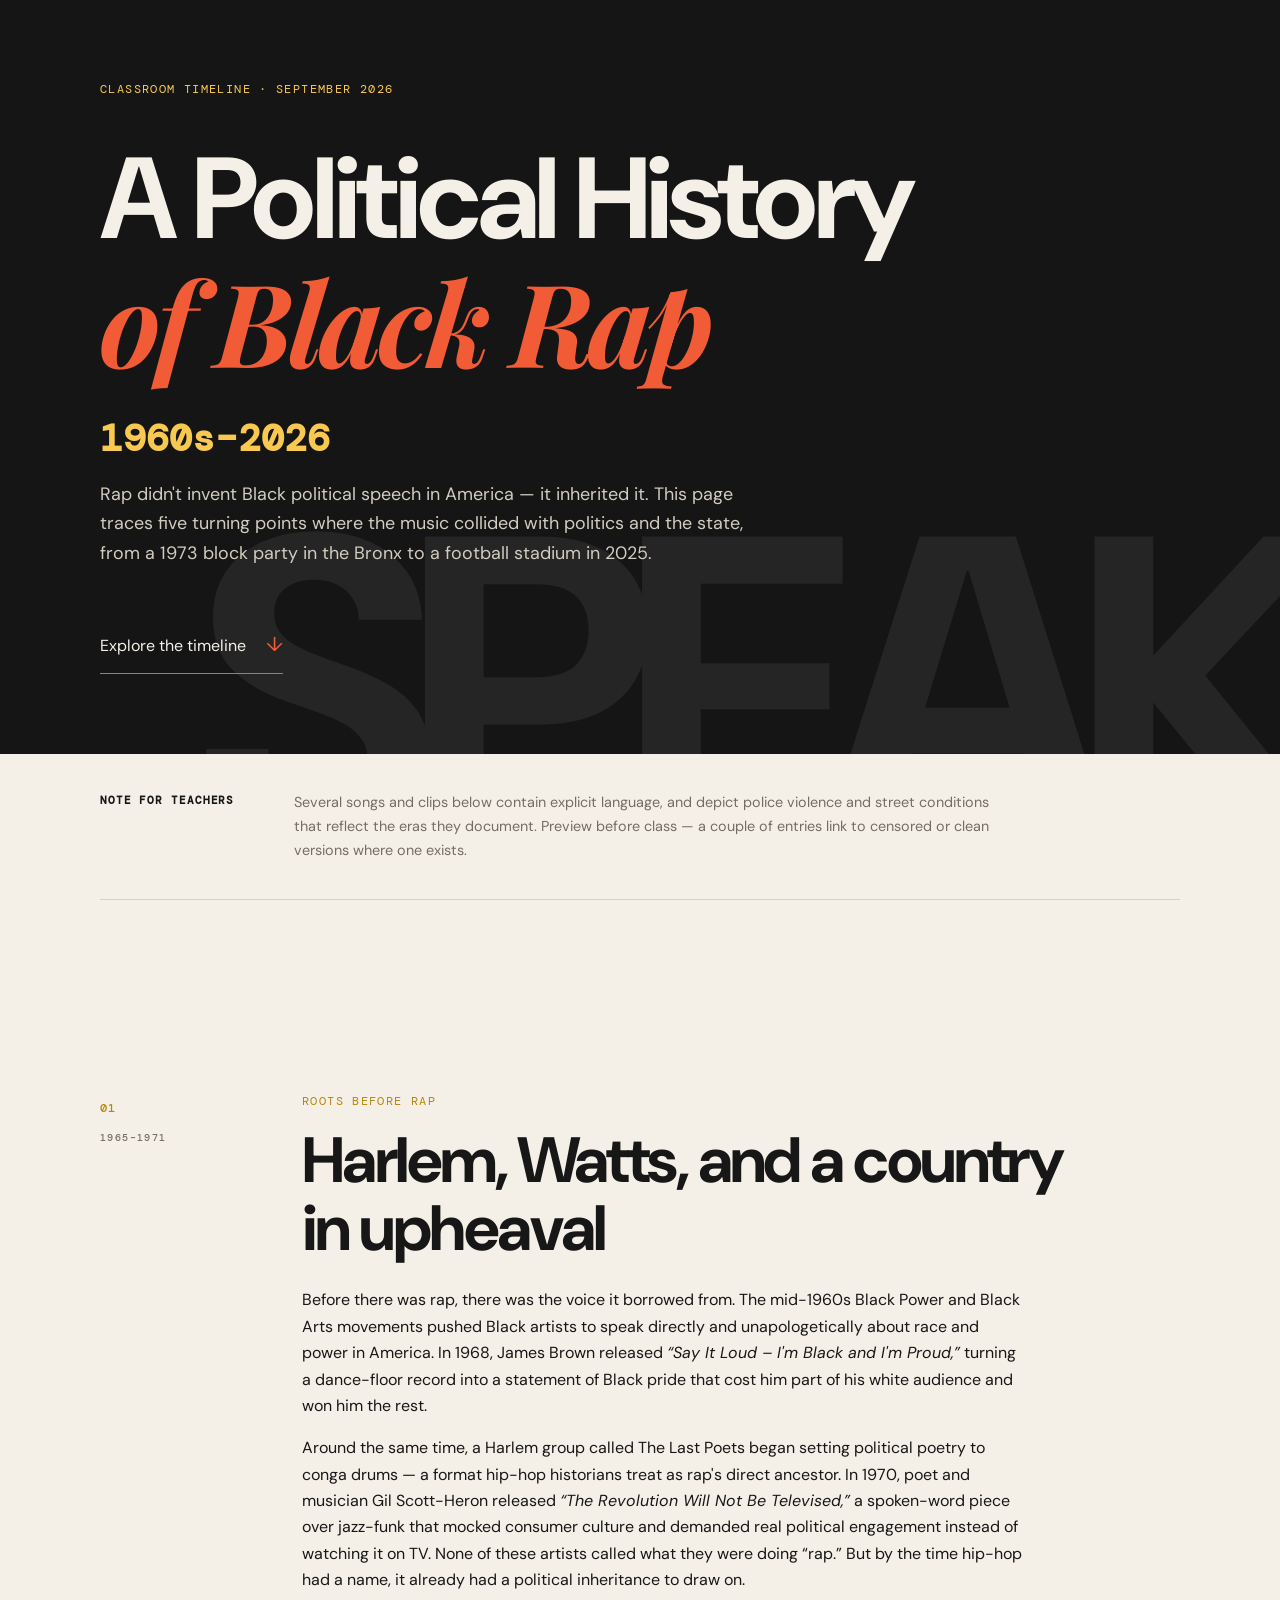
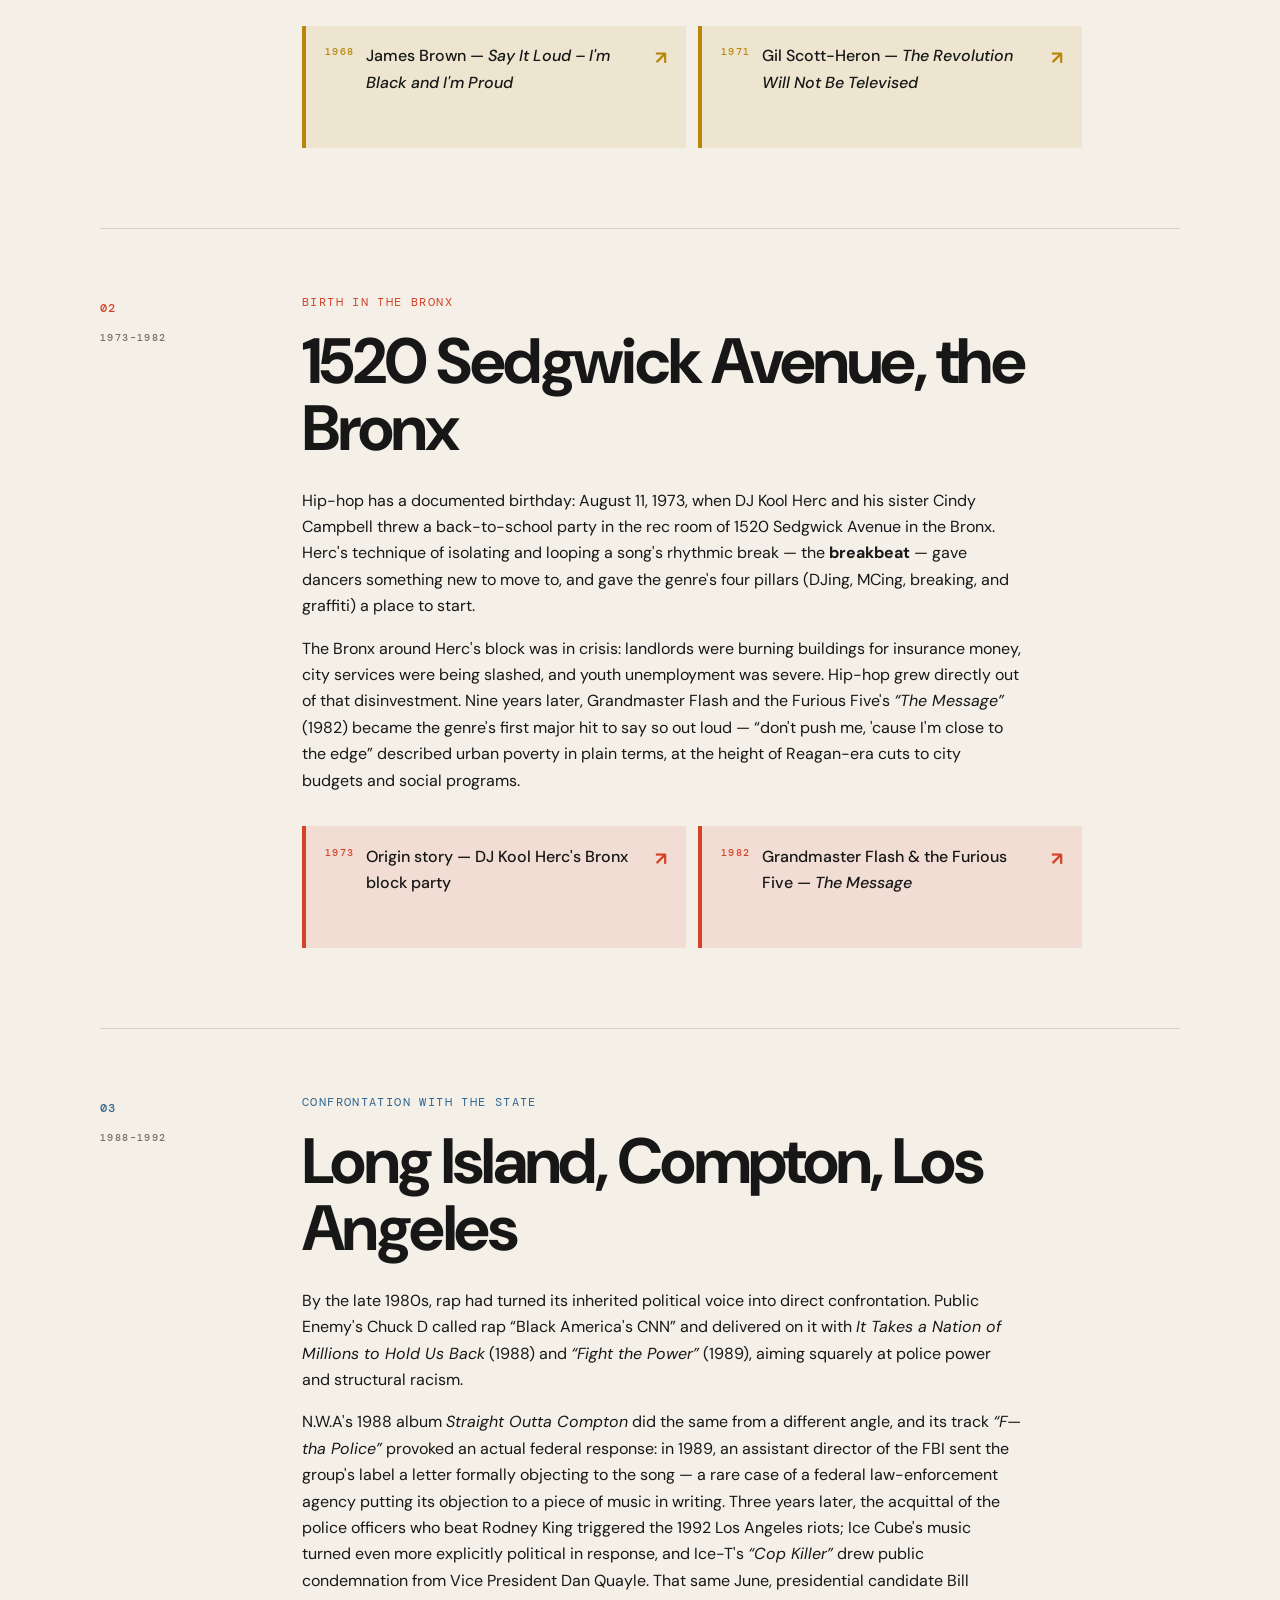
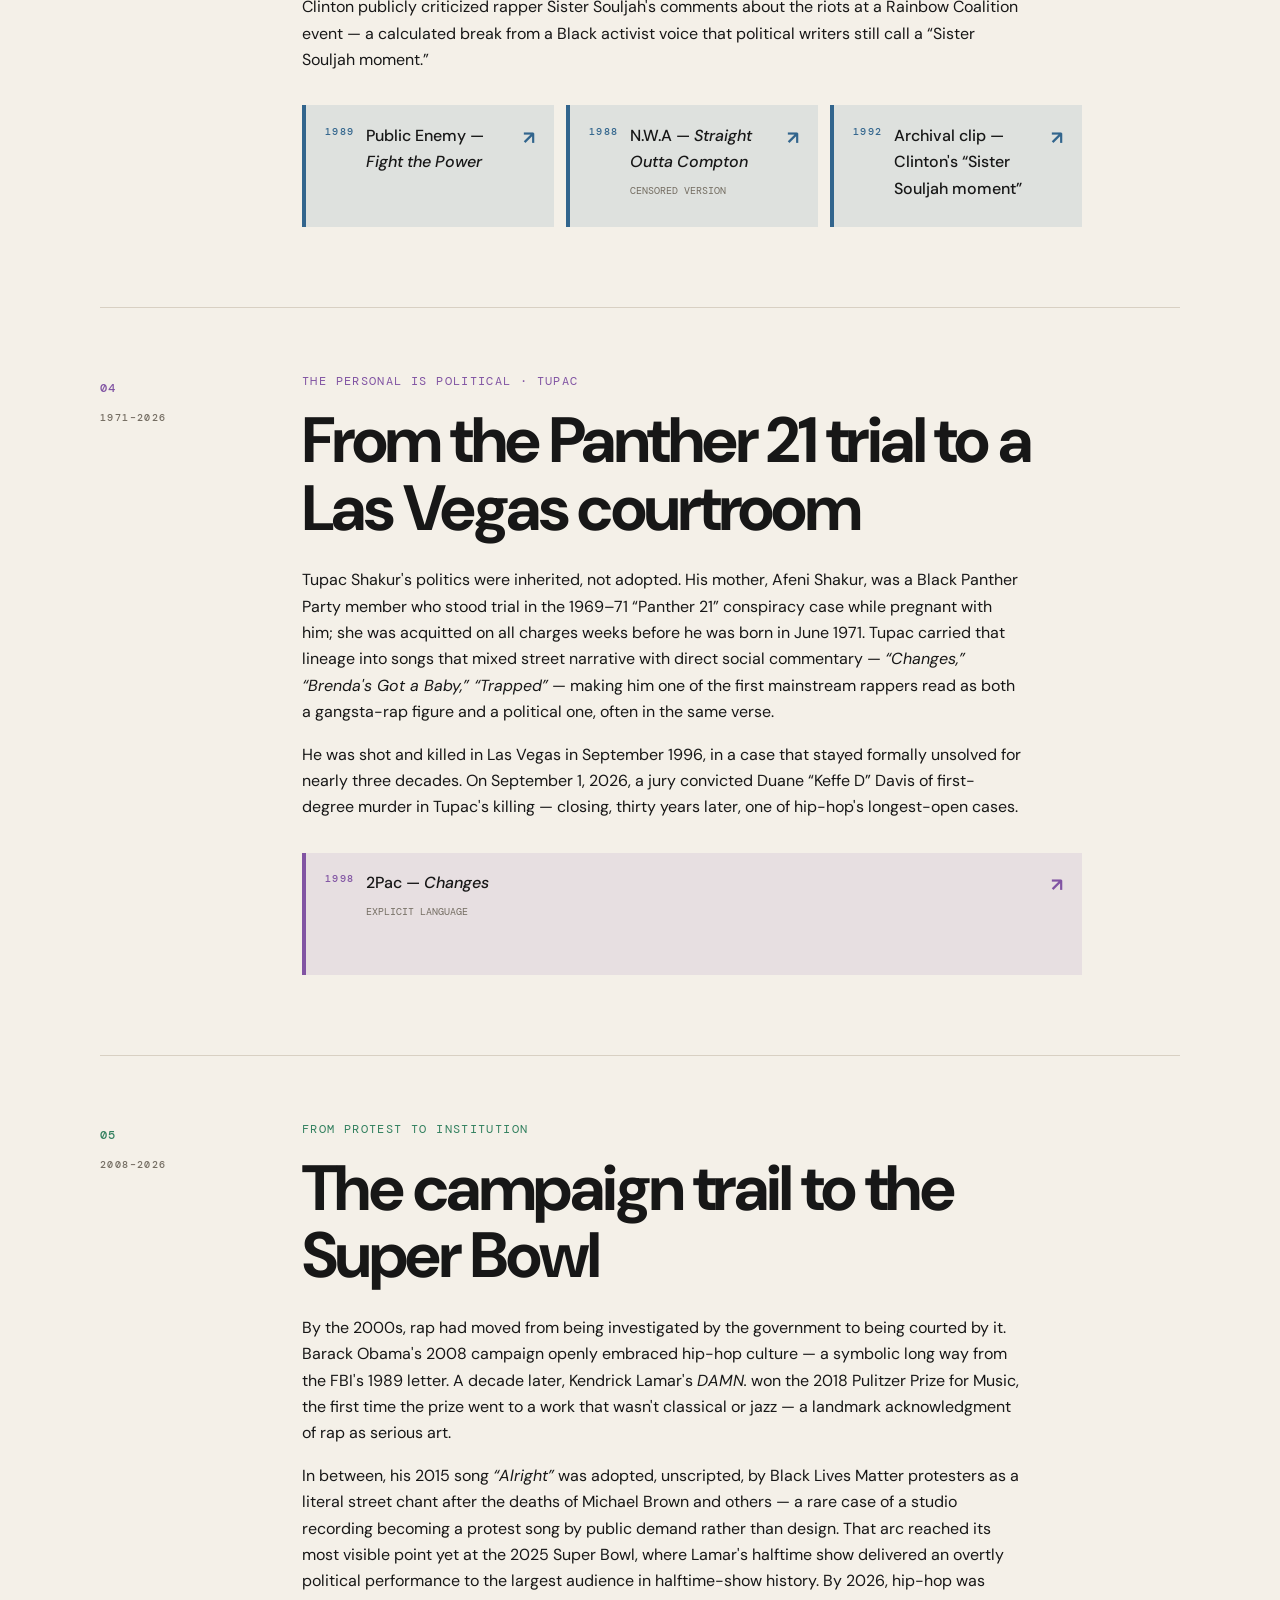
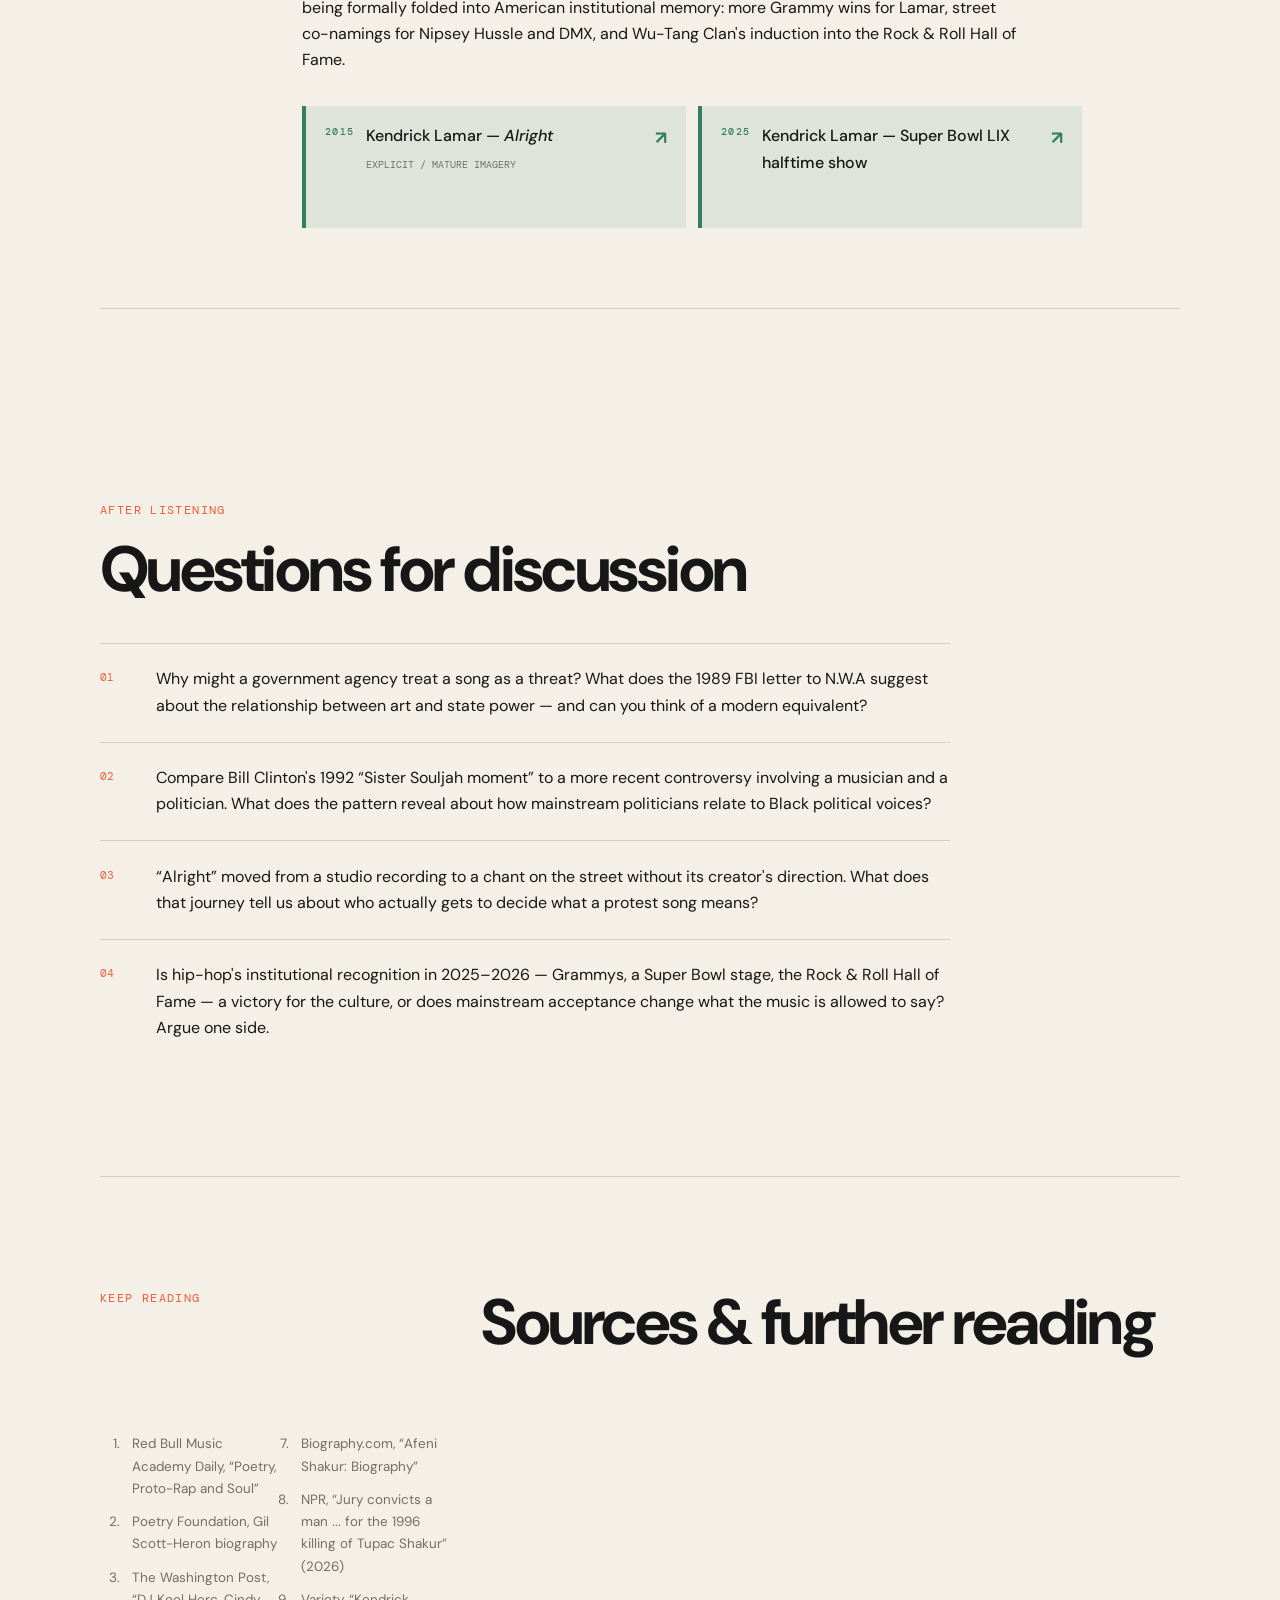
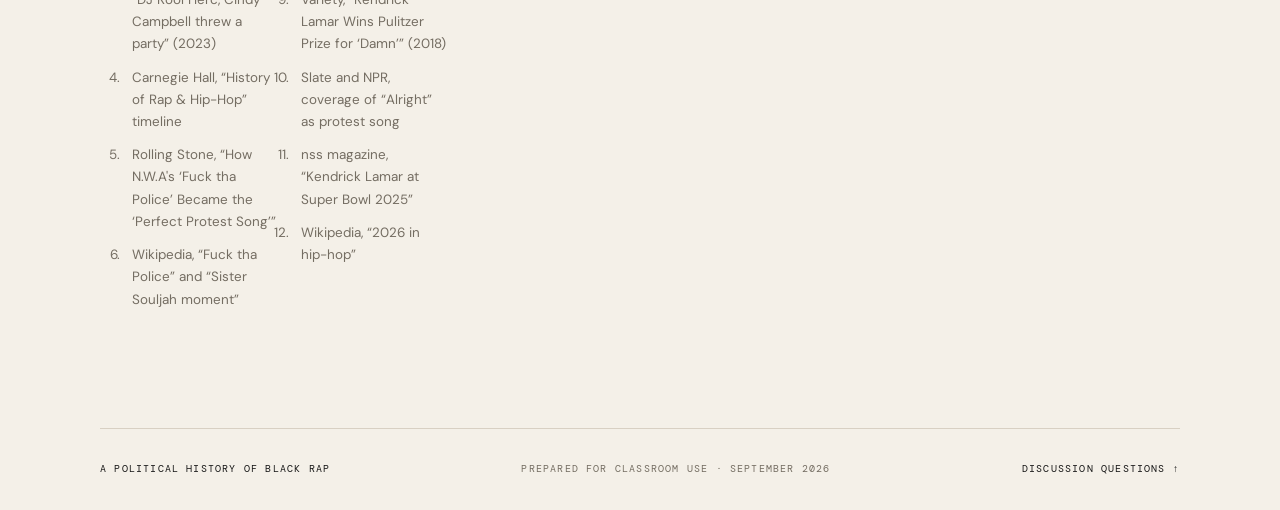
==== index.html @ d24087ee "Create classroom political rap timeline page Co-authored-by: glenpierce <6483714+glenpierce@users.no" ====
<!doctype html>
<html lang="en">
<head>
  <meta charset="utf-8">
  <meta name="viewport" content="width=device-width, initial-scale=1">
  <meta name="description" content="A classroom timeline tracing the political history of Black rap from 1960s Black Power to 2026.">
  <title>A Political History of Black Rap</title>
  <link rel="stylesheet" href="styles.css">
</head>
<body>
  <header class="hero" id="top">
    <div class="hero__inner">
      <p class="eyebrow">Classroom timeline · September 2026</p>
      <h1>A Political History<br><em>of Black Rap</em></h1>
      <p class="dek">1960s–2026</p>
      <p class="intro">Rap didn't invent Black political speech in America — it inherited it. This page traces five turning points where the music collided with politics and the state, from a 1973 block party in the Bronx to a football stadium in 2025.</p>
      <a class="scroll-link" href="#timeline">Explore the timeline <span aria-hidden="true">↓</span></a>
    </div>
  </header>

  <main>
    <aside class="teacher-note" aria-label="Note for teachers">
      <strong>Note for teachers</strong>
      <p>Several songs and clips below contain explicit language, and depict police violence and street conditions that reflect the eras they document. Preview before class — a couple of entries link to censored or clean versions where one exists.</p>
    </aside>

    <section class="timeline" id="timeline" aria-label="Historical timeline">
      <article class="chapter chapter--gold">
        <div class="chapter__marker">01 <span>1965–1971</span></div>
        <div class="chapter__body">
          <p class="kicker">Roots before rap</p>
          <h2>Harlem, Watts, and a country in upheaval</h2>
          <p>Before there was rap, there was the voice it borrowed from. The mid-1960s Black Power and Black Arts movements pushed Black artists to speak directly and unapologetically about race and power in America. In 1968, James Brown released <i>“Say It Loud – I'm Black and I'm Proud,”</i> turning a dance-floor record into a statement of Black pride that cost him part of his white audience and won him the rest.</p>
          <p>Around the same time, a Harlem group called The Last Poets began setting political poetry to conga drums — a format hip-hop historians treat as rap's direct ancestor. In 1970, poet and musician Gil Scott-Heron released <i>“The Revolution Will Not Be Televised,”</i> a spoken-word piece over jazz-funk that mocked consumer culture and demanded real political engagement instead of watching it on TV. None of these artists called what they were doing “rap.” But by the time hip-hop had a name, it already had a political inheritance to draw on.</p>
          <div class="media-grid">
            <a class="media-card" href="https://www.youtube.com/results?search_query=James+Brown+Say+It+Loud+I%27m+Black+and+I%27m+Proud" target="_blank" rel="noreferrer">
              <span class="media-card__year">1968</span><span>James Brown — <i>Say It Loud – I'm Black and I'm Proud</i></span><b aria-hidden="true">↗</b>
            </a>
            <a class="media-card" href="https://www.youtube.com/results?search_query=Gil+Scott-Heron+The+Revolution+Will+Not+Be+Televised" target="_blank" rel="noreferrer">
              <span class="media-card__year">1971</span><span>Gil Scott-Heron — <i>The Revolution Will Not Be Televised</i></span><b aria-hidden="true">↗</b>
            </a>
          </div>
        </div>
      </article>

      <article class="chapter chapter--red">
        <div class="chapter__marker">02 <span>1973–1982</span></div>
        <div class="chapter__body">
          <p class="kicker">Birth in the Bronx</p>
          <h2>1520 Sedgwick Avenue, the Bronx</h2>
          <p>Hip-hop has a documented birthday: August 11, 1973, when DJ Kool Herc and his sister Cindy Campbell threw a back-to-school party in the rec room of 1520 Sedgwick Avenue in the Bronx. Herc's technique of isolating and looping a song's rhythmic break — the <strong>breakbeat</strong> — gave dancers something new to move to, and gave the genre's four pillars (DJing, MCing, breaking, and graffiti) a place to start.</p>
          <p>The Bronx around Herc's block was in crisis: landlords were burning buildings for insurance money, city services were being slashed, and youth unemployment was severe. Hip-hop grew directly out of that disinvestment. Nine years later, Grandmaster Flash and the Furious Five's <i>“The Message”</i> (1982) became the genre's first major hit to say so out loud — “don't push me, 'cause I'm close to the edge” described urban poverty in plain terms, at the height of Reagan-era cuts to city budgets and social programs.</p>
          <div class="media-grid">
            <a class="media-card" href="https://www.youtube.com/results?search_query=DJ+Kool+Herc+1520+Sedgwick+Avenue+1973" target="_blank" rel="noreferrer"><span class="media-card__year">1973</span><span>Origin story — DJ Kool Herc's Bronx block party</span><b aria-hidden="true">↗</b></a>
            <a class="media-card" href="https://www.youtube.com/results?search_query=Grandmaster+Flash+The+Message+1982" target="_blank" rel="noreferrer"><span class="media-card__year">1982</span><span>Grandmaster Flash &amp; the Furious Five — <i>The Message</i></span><b aria-hidden="true">↗</b></a>
          </div>
        </div>
      </article>

      <article class="chapter chapter--blue">
        <div class="chapter__marker">03 <span>1988–1992</span></div>
        <div class="chapter__body">
          <p class="kicker">Confrontation with the state</p>
          <h2>Long Island, Compton, Los Angeles</h2>
          <p>By the late 1980s, rap had turned its inherited political voice into direct confrontation. Public Enemy's Chuck D called rap “Black America's CNN” and delivered on it with <i>It Takes a Nation of Millions to Hold Us Back</i> (1988) and <i>“Fight the Power”</i> (1989), aiming squarely at police power and structural racism.</p>
          <p>N.W.A's 1988 album <i>Straight Outta Compton</i> did the same from a different angle, and its track <i>“F— tha Police”</i> provoked an actual federal response: in 1989, an assistant director of the FBI sent the group's label a letter formally objecting to the song — a rare case of a federal law-enforcement agency putting its objection to a piece of music in writing. Three years later, the acquittal of the police officers who beat Rodney King triggered the 1992 Los Angeles riots; Ice Cube's music turned even more explicitly political in response, and Ice-T's <i>“Cop Killer”</i> drew public condemnation from Vice President Dan Quayle. That same June, presidential candidate Bill Clinton publicly criticized rapper Sister Souljah's comments about the riots at a Rainbow Coalition event — a calculated break from a Black activist voice that political writers still call a “Sister Souljah moment.”</p>
          <div class="media-grid">
            <a class="media-card" href="https://www.youtube.com/results?search_query=Public+Enemy+Fight+the+Power+1989" target="_blank" rel="noreferrer"><span class="media-card__year">1989</span><span>Public Enemy — <i>Fight the Power</i></span><b aria-hidden="true">↗</b></a>
            <a class="media-card" href="https://www.youtube.com/results?search_query=NWA+Straight+Outta+Compton+clean+version" target="_blank" rel="noreferrer"><span class="media-card__year">1988</span><span>N.W.A — <i>Straight Outta Compton</i> <small>censored version</small></span><b aria-hidden="true">↗</b></a>
            <a class="media-card" href="https://www.youtube.com/results?search_query=Clinton+Sister+Souljah+moment+June+13+1992" target="_blank" rel="noreferrer"><span class="media-card__year">1992</span><span>Archival clip — Clinton's “Sister Souljah moment”</span><b aria-hidden="true">↗</b></a>
          </div>
        </div>
      </article>

      <article class="chapter chapter--violet">
        <div class="chapter__marker">04 <span>1971–2026</span></div>
        <div class="chapter__body">
          <p class="kicker">The personal is political · Tupac</p>
          <h2>From the Panther 21 trial to a Las Vegas courtroom</h2>
          <p>Tupac Shakur's politics were inherited, not adopted. His mother, Afeni Shakur, was a Black Panther Party member who stood trial in the 1969–71 “Panther 21” conspiracy case while pregnant with him; she was acquitted on all charges weeks before he was born in June 1971. Tupac carried that lineage into songs that mixed street narrative with direct social commentary — <i>“Changes,” “Brenda's Got a Baby,” “Trapped”</i> — making him one of the first mainstream rappers read as both a gangsta-rap figure and a political one, often in the same verse.</p>
          <p>He was shot and killed in Las Vegas in September 1996, in a case that stayed formally unsolved for nearly three decades. On September 1, 2026, a jury convicted Duane “Keffe D” Davis of first-degree murder in Tupac's killing — closing, thirty years later, one of hip-hop's longest-open cases.</p>
          <div class="media-grid">
            <a class="media-card" href="https://www.youtube.com/results?search_query=2Pac+Changes+1998+official" target="_blank" rel="noreferrer"><span class="media-card__year">1998</span><span>2Pac — <i>Changes</i> <small>explicit language</small></span><b aria-hidden="true">↗</b></a>
          </div>
        </div>
      </article>

      <article class="chapter chapter--green">
        <div class="chapter__marker">05 <span>2008–2026</span></div>
        <div class="chapter__body">
          <p class="kicker">From protest to institution</p>
          <h2>The campaign trail to the Super Bowl</h2>
          <p>By the 2000s, rap had moved from being investigated by the government to being courted by it. Barack Obama's 2008 campaign openly embraced hip-hop culture — a symbolic long way from the FBI's 1989 letter. A decade later, Kendrick Lamar's <i>DAMN.</i> won the 2018 Pulitzer Prize for Music, the first time the prize went to a work that wasn't classical or jazz — a landmark acknowledgment of rap as serious art.</p>
          <p>In between, his 2015 song <i>“Alright”</i> was adopted, unscripted, by Black Lives Matter protesters as a literal street chant after the deaths of Michael Brown and others — a rare case of a studio recording becoming a protest song by public demand rather than design. That arc reached its most visible point yet at the 2025 Super Bowl, where Lamar's halftime show delivered an overtly political performance to the largest audience in halftime-show history. By 2026, hip-hop was being formally folded into American institutional memory: more Grammy wins for Lamar, street co-namings for Nipsey Hussle and DMX, and Wu-Tang Clan's induction into the Rock &amp; Roll Hall of Fame.</p>
          <div class="media-grid">
            <a class="media-card" href="https://www.youtube.com/results?search_query=Kendrick+Lamar+Alright+2015+official" target="_blank" rel="noreferrer"><span class="media-card__year">2015</span><span>Kendrick Lamar — <i>Alright</i> <small>explicit / mature imagery</small></span><b aria-hidden="true">↗</b></a>
            <a class="media-card" href="https://www.youtube.com/results?search_query=Kendrick+Lamar+Super+Bowl+LIX+halftime+show+2025" target="_blank" rel="noreferrer"><span class="media-card__year">2025</span><span>Kendrick Lamar — Super Bowl LIX halftime show</span><b aria-hidden="true">↗</b></a>
          </div>
        </div>
      </article>
    </section>

    <section class="discussion" id="discussion">
      <p class="kicker">After listening</p>
      <h2>Questions for discussion</h2>
      <ol>
        <li>Why might a government agency treat a song as a threat? What does the 1989 FBI letter to N.W.A suggest about the relationship between art and state power — and can you think of a modern equivalent?</li>
        <li>Compare Bill Clinton's 1992 “Sister Souljah moment” to a more recent controversy involving a musician and a politician. What does the pattern reveal about how mainstream politicians relate to Black political voices?</li>
        <li>“Alright” moved from a studio recording to a chant on the street without its creator's direction. What does that journey tell us about who actually gets to decide what a protest song means?</li>
        <li>Is hip-hop's institutional recognition in 2025–2026 — Grammys, a Super Bowl stage, the Rock &amp; Roll Hall of Fame — a victory for the culture, or does mainstream acceptance change what the music is allowed to say? Argue one side.</li>
      </ol>
    </section>

    <section class="sources">
      <p class="kicker">Keep reading</p>
      <h2>Sources &amp; further reading</h2>
      <ol>
        <li>Red Bull Music Academy Daily, “Poetry, Proto-Rap and Soul”</li>
        <li>Poetry Foundation, Gil Scott-Heron biography</li>
        <li>The Washington Post, “DJ Kool Herc, Cindy Campbell threw a party” (2023)</li>
        <li>Carnegie Hall, “History of Rap &amp; Hip-Hop” timeline</li>
        <li>Rolling Stone, “How N.W.A's ‘Fuck tha Police’ Became the ‘Perfect Protest Song’”</li>
        <li>Wikipedia, “Fuck tha Police” and “Sister Souljah moment”</li>
        <li>Biography.com, “Afeni Shakur: Biography”</li>
        <li>NPR, “Jury convicts a man ... for the 1996 killing of Tupac Shakur” (2026)</li>
        <li>Variety, “Kendrick Lamar Wins Pulitzer Prize for ‘Damn’” (2018)</li>
        <li>Slate and NPR, coverage of “Alright” as protest song</li>
        <li>nss magazine, “Kendrick Lamar at Super Bowl 2025”</li>
        <li>Wikipedia, “2026 in hip-hop”</li>
      </ol>
    </section>
  </main>
  <footer><a href="#top">A political history of Black rap</a><span>Prepared for classroom use · September 2026</span><a href="#discussion">Discussion questions ↑</a></footer>
</body>
</html>
---- styles.css ----
@import url('https://fonts.googleapis.com/css2?family=DM+Mono:wght@400;500&family=DM+Sans:wght@400;500;700&family=Playfair+Display:ital,wght@0,700;1,700&display=swap');

:root { --ink: #171717; --paper: #f4f0e8; --muted: #746d62; --line: #d8d0c3; --orange: #f15b35; }
* { box-sizing: border-box; }
html { scroll-behavior: smooth; }
body { margin: 0; color: var(--ink); background: var(--paper); font-family: 'DM Sans', sans-serif; line-height: 1.65; }
.hero { color: #f4f0e8; background: #151515; min-height: 670px; display: flex; align-items: center; position: relative; overflow: hidden; }
.hero::after { content: 'SPEAK'; position: absolute; right: -0.06em; bottom: -0.26em; color: #252525; font-size: clamp(12rem, 34vw, 38rem); font-weight: 700; line-height: .8; letter-spacing: -.08em; pointer-events: none; }
.hero__inner { width: min(1080px, calc(100% - 3rem)); margin: auto; position: relative; z-index: 1; padding: 5rem 0; }
.eyebrow, .kicker, .chapter__marker, .media-card__year, footer { font-family: 'DM Mono', monospace; text-transform: uppercase; letter-spacing: .12em; font-size: .72rem; }
.eyebrow { color: #f8c951; margin: 0 0 2.5rem; }
h1, h2 { line-height: 1.05; margin: 0; letter-spacing: -.04em; }
h1 { font-size: clamp(3.6rem, 9vw, 8.6rem); max-width: 900px; }
h1 em { color: var(--orange); font-family: 'Playfair Display', serif; font-weight: 700; }
.dek { font: 700 clamp(1.4rem, 3vw, 2.5rem)/1 'DM Mono', monospace; color: #f8c951; margin: 1.8rem 0 1.4rem; }
.intro { max-width: 650px; font-size: 1.12rem; color: #d2ccc1; }
.scroll-link { display: inline-block; color: #f4f0e8; border-bottom: 1px solid var(--orange); padding: .8rem 0; margin-top: 1.8rem; text-decoration: none; }
.scroll-link span { color: var(--orange); margin-left: 1rem; font-size: 1.25rem; }
main { width: min(1080px, calc(100% - 3rem)); margin: auto; }
.teacher-note { display: grid; grid-template-columns: 170px 1fr; gap: 1.5rem; border-bottom: 1px solid var(--line); padding: 2.3rem 0; font-size: .9rem; color: var(--muted); }
.teacher-note strong { color: var(--ink); font-family: 'DM Mono', monospace; text-transform: uppercase; font-size: .7rem; letter-spacing: .08em; }
.teacher-note p { margin: 0; max-width: 720px; }
.timeline { padding: 8rem 0 5rem; }
.chapter { display: grid; grid-template-columns: 170px 1fr; gap: 2rem; padding: 4rem 0 5rem; border-bottom: 1px solid var(--line); position: relative; }
.chapter__marker { color: var(--accent); padding-top: .4rem; font-weight: 500; }
.chapter__marker span { display: block; margin-top: .7rem; color: var(--muted); font-size: .65rem; }
.chapter__body { max-width: 780px; }
.kicker { color: var(--accent, var(--orange)); margin: 0 0 1rem; }
h2 { font-size: clamp(2.2rem, 5vw, 4.2rem); }
.chapter h2 { margin-bottom: 1.6rem; }
.chapter p { max-width: 720px; }
.chapter--gold { --accent: #b8860b; }.chapter--red { --accent: #d54227; }.chapter--blue { --accent: #32658d; }.chapter--violet { --accent: #8154a3; }.chapter--green { --accent: #32805f; }
.media-grid { display: grid; grid-template-columns: repeat(auto-fit, minmax(230px, 1fr)); gap: .75rem; margin-top: 2rem; }
.media-card { min-height: 122px; background: color-mix(in srgb, var(--accent) 11%, transparent); border-left: 4px solid var(--accent); padding: 1.1rem 1.2rem; color: var(--ink); display: grid; grid-template-columns: auto 1fr auto; align-items: start; gap: .75rem; text-decoration: none; font-weight: 500; transition: transform .2s, background .2s; }
.media-card:hover, .media-card:focus-visible { transform: translateY(-3px); background: color-mix(in srgb, var(--accent) 20%, transparent); }
.media-card__year { color: var(--accent); font-size: .65rem; }
.media-card b { color: var(--accent); font-size: 1.15rem; }
.media-card small { display: block; color: var(--muted); font: .65rem 'DM Mono', monospace; text-transform: uppercase; margin-top: .5rem; }
.discussion, .sources { padding: 7rem 0; border-bottom: 1px solid var(--line); }
.discussion h2, .sources h2 { margin-bottom: 2.5rem; }
.discussion ol { padding: 0; margin: 0; list-style: none; counter-reset: questions; }
.discussion li { counter-increment: questions; border-top: 1px solid var(--line); padding: 1.4rem 0 1.4rem 3.5rem; position: relative; max-width: 850px; }
.discussion li::before { content: '0' counter(questions); position: absolute; left: 0; top: 1.65rem; color: var(--orange); font: .7rem 'DM Mono', monospace; }
.sources { display: grid; grid-template-columns: 1fr 2fr; gap: 2rem; }
.sources ol { columns: 2; margin: 0; padding-left: 1.5rem; color: var(--muted); font-size: .84rem; }
.sources li { break-inside: avoid; padding: .35rem 0 .35rem .5rem; }
footer { width: min(1080px, calc(100% - 3rem)); margin: auto; padding: 2rem 0; display: flex; justify-content: space-between; gap: 1rem; color: var(--muted); font-size: .62rem; }
footer a { color: var(--ink); text-decoration: none; }
@media (max-width: 700px) {
  .hero { min-height: 610px; }
  .hero__inner, main, footer { width: min(100% - 2rem, 1080px); }
  .teacher-note, .chapter, .sources { grid-template-columns: 1fr; gap: .7rem; }
  .timeline { padding-top: 4rem; }
  .chapter { padding: 3rem 0; }
  .chapter__marker span { display: inline; margin-left: .8rem; }
  .sources ol { columns: 1; }
  footer { flex-direction: column; }
}
@media (prefers-reduced-motion: reduce) { html { scroll-behavior: auto; } .media-card { transition: none; } }
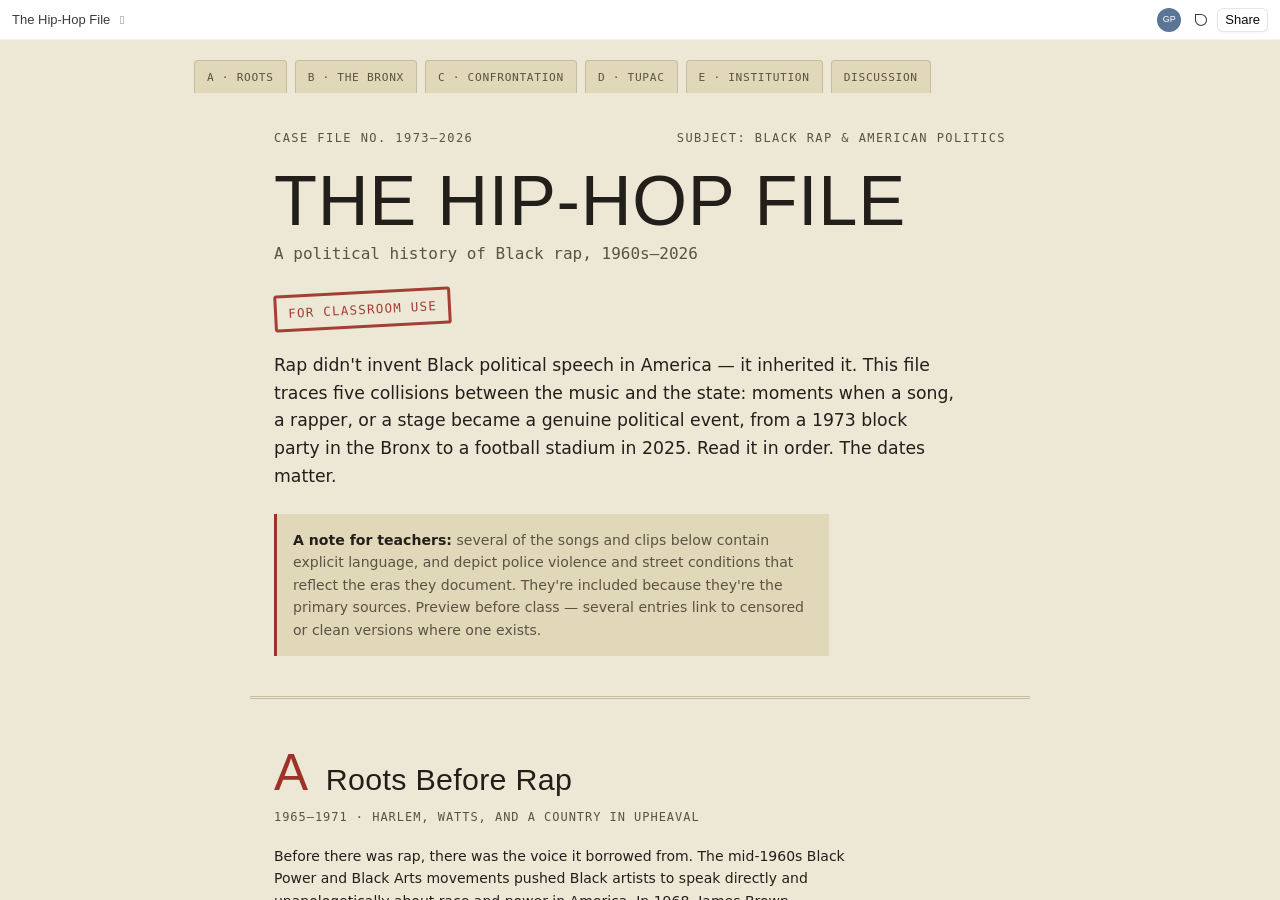
==== commit d1d539b5: "Add index.html redirect to The Hip-Hop File.html for GitHub Pages" ====
--- a/index.html
+++ b/index.html
@@ -1,135 +1,11 @@
-<!doctype html>
+<!DOCTYPE html>
 <html lang="en">
 <head>
-  <meta charset="utf-8">
-  <meta name="viewport" content="width=device-width, initial-scale=1">
-  <meta name="description" content="A classroom timeline tracing the political history of Black rap from 1960s Black Power to 2026.">
-  <title>A Political History of Black Rap</title>
-  <link rel="stylesheet" href="styles.css">
+  <meta charset="UTF-8">
+  <meta http-equiv="refresh" content="0; url=./The Hip-Hop File.html">
+  <title>Redirecting...</title>
 </head>
 <body>
-  <header class="hero" id="top">
-    <div class="hero__inner">
-      <p class="eyebrow">Classroom timeline · September 2026</p>
-      <h1>A Political History<br><em>of Black Rap</em></h1>
-      <p class="dek">1960s–2026</p>
-      <p class="intro">Rap didn't invent Black political speech in America — it inherited it. This page traces five turning points where the music collided with politics and the state, from a 1973 block party in the Bronx to a football stadium in 2025.</p>
-      <a class="scroll-link" href="#timeline">Explore the timeline <span aria-hidden="true">↓</span></a>
-    </div>
-  </header>
-
-  <main>
-    <aside class="teacher-note" aria-label="Note for teachers">
-      <strong>Note for teachers</strong>
-      <p>Several songs and clips below contain explicit language, and depict police violence and street conditions that reflect the eras they document. Preview before class — a couple of entries link to censored or clean versions where one exists.</p>
-    </aside>
-
-    <section class="timeline" id="timeline" aria-label="Historical timeline">
-      <article class="chapter chapter--gold">
-        <div class="chapter__marker">01 <span>1965–1971</span></div>
-        <div class="chapter__body">
-          <p class="kicker">Roots before rap</p>
-          <h2>Harlem, Watts, and a country in upheaval</h2>
-          <p>Before there was rap, there was the voice it borrowed from. The mid-1960s Black Power and Black Arts movements pushed Black artists to speak directly and unapologetically about race and power in America. In 1968, James Brown released <i>“Say It Loud – I'm Black and I'm Proud,”</i> turning a dance-floor record into a statement of Black pride that cost him part of his white audience and won him the rest.</p>
-          <p>Around the same time, a Harlem group called The Last Poets began setting political poetry to conga drums — a format hip-hop historians treat as rap's direct ancestor. In 1970, poet and musician Gil Scott-Heron released <i>“The Revolution Will Not Be Televised,”</i> a spoken-word piece over jazz-funk that mocked consumer culture and demanded real political engagement instead of watching it on TV. None of these artists called what they were doing “rap.” But by the time hip-hop had a name, it already had a political inheritance to draw on.</p>
-          <div class="media-grid">
-            <a class="media-card" href="https://www.youtube.com/results?search_query=James+Brown+Say+It+Loud+I%27m+Black+and+I%27m+Proud" target="_blank" rel="noreferrer">
-              <span class="media-card__year">1968</span><span>James Brown — <i>Say It Loud – I'm Black and I'm Proud</i></span><b aria-hidden="true">↗</b>
-            </a>
-            <a class="media-card" href="https://www.youtube.com/results?search_query=Gil+Scott-Heron+The+Revolution+Will+Not+Be+Televised" target="_blank" rel="noreferrer">
-              <span class="media-card__year">1971</span><span>Gil Scott-Heron — <i>The Revolution Will Not Be Televised</i></span><b aria-hidden="true">↗</b>
-            </a>
-          </div>
-        </div>
-      </article>
-
-      <article class="chapter chapter--red">
-        <div class="chapter__marker">02 <span>1973–1982</span></div>
-        <div class="chapter__body">
-          <p class="kicker">Birth in the Bronx</p>
-          <h2>1520 Sedgwick Avenue, the Bronx</h2>
-          <p>Hip-hop has a documented birthday: August 11, 1973, when DJ Kool Herc and his sister Cindy Campbell threw a back-to-school party in the rec room of 1520 Sedgwick Avenue in the Bronx. Herc's technique of isolating and looping a song's rhythmic break — the <strong>breakbeat</strong> — gave dancers something new to move to, and gave the genre's four pillars (DJing, MCing, breaking, and graffiti) a place to start.</p>
-          <p>The Bronx around Herc's block was in crisis: landlords were burning buildings for insurance money, city services were being slashed, and youth unemployment was severe. Hip-hop grew directly out of that disinvestment. Nine years later, Grandmaster Flash and the Furious Five's <i>“The Message”</i> (1982) became the genre's first major hit to say so out loud — “don't push me, 'cause I'm close to the edge” described urban poverty in plain terms, at the height of Reagan-era cuts to city budgets and social programs.</p>
-          <div class="media-grid">
-            <a class="media-card" href="https://www.youtube.com/results?search_query=DJ+Kool+Herc+1520+Sedgwick+Avenue+1973" target="_blank" rel="noreferrer"><span class="media-card__year">1973</span><span>Origin story — DJ Kool Herc's Bronx block party</span><b aria-hidden="true">↗</b></a>
-            <a class="media-card" href="https://www.youtube.com/results?search_query=Grandmaster+Flash+The+Message+1982" target="_blank" rel="noreferrer"><span class="media-card__year">1982</span><span>Grandmaster Flash &amp; the Furious Five — <i>The Message</i></span><b aria-hidden="true">↗</b></a>
-          </div>
-        </div>
-      </article>
-
-      <article class="chapter chapter--blue">
-        <div class="chapter__marker">03 <span>1988–1992</span></div>
-        <div class="chapter__body">
-          <p class="kicker">Confrontation with the state</p>
-          <h2>Long Island, Compton, Los Angeles</h2>
-          <p>By the late 1980s, rap had turned its inherited political voice into direct confrontation. Public Enemy's Chuck D called rap “Black America's CNN” and delivered on it with <i>It Takes a Nation of Millions to Hold Us Back</i> (1988) and <i>“Fight the Power”</i> (1989), aiming squarely at police power and structural racism.</p>
-          <p>N.W.A's 1988 album <i>Straight Outta Compton</i> did the same from a different angle, and its track <i>“F— tha Police”</i> provoked an actual federal response: in 1989, an assistant director of the FBI sent the group's label a letter formally objecting to the song — a rare case of a federal law-enforcement agency putting its objection to a piece of music in writing. Three years later, the acquittal of the police officers who beat Rodney King triggered the 1992 Los Angeles riots; Ice Cube's music turned even more explicitly political in response, and Ice-T's <i>“Cop Killer”</i> drew public condemnation from Vice President Dan Quayle. That same June, presidential candidate Bill Clinton publicly criticized rapper Sister Souljah's comments about the riots at a Rainbow Coalition event — a calculated break from a Black activist voice that political writers still call a “Sister Souljah moment.”</p>
-          <div class="media-grid">
-            <a class="media-card" href="https://www.youtube.com/results?search_query=Public+Enemy+Fight+the+Power+1989" target="_blank" rel="noreferrer"><span class="media-card__year">1989</span><span>Public Enemy — <i>Fight the Power</i></span><b aria-hidden="true">↗</b></a>
-            <a class="media-card" href="https://www.youtube.com/results?search_query=NWA+Straight+Outta+Compton+clean+version" target="_blank" rel="noreferrer"><span class="media-card__year">1988</span><span>N.W.A — <i>Straight Outta Compton</i> <small>censored version</small></span><b aria-hidden="true">↗</b></a>
-            <a class="media-card" href="https://www.youtube.com/results?search_query=Clinton+Sister+Souljah+moment+June+13+1992" target="_blank" rel="noreferrer"><span class="media-card__year">1992</span><span>Archival clip — Clinton's “Sister Souljah moment”</span><b aria-hidden="true">↗</b></a>
-          </div>
-        </div>
-      </article>
-
-      <article class="chapter chapter--violet">
-        <div class="chapter__marker">04 <span>1971–2026</span></div>
-        <div class="chapter__body">
-          <p class="kicker">The personal is political · Tupac</p>
-          <h2>From the Panther 21 trial to a Las Vegas courtroom</h2>
-          <p>Tupac Shakur's politics were inherited, not adopted. His mother, Afeni Shakur, was a Black Panther Party member who stood trial in the 1969–71 “Panther 21” conspiracy case while pregnant with him; she was acquitted on all charges weeks before he was born in June 1971. Tupac carried that lineage into songs that mixed street narrative with direct social commentary — <i>“Changes,” “Brenda's Got a Baby,” “Trapped”</i> — making him one of the first mainstream rappers read as both a gangsta-rap figure and a political one, often in the same verse.</p>
-          <p>He was shot and killed in Las Vegas in September 1996, in a case that stayed formally unsolved for nearly three decades. On September 1, 2026, a jury convicted Duane “Keffe D” Davis of first-degree murder in Tupac's killing — closing, thirty years later, one of hip-hop's longest-open cases.</p>
-          <div class="media-grid">
-            <a class="media-card" href="https://www.youtube.com/results?search_query=2Pac+Changes+1998+official" target="_blank" rel="noreferrer"><span class="media-card__year">1998</span><span>2Pac — <i>Changes</i> <small>explicit language</small></span><b aria-hidden="true">↗</b></a>
-          </div>
-        </div>
-      </article>
-
-      <article class="chapter chapter--green">
-        <div class="chapter__marker">05 <span>2008–2026</span></div>
-        <div class="chapter__body">
-          <p class="kicker">From protest to institution</p>
-          <h2>The campaign trail to the Super Bowl</h2>
-          <p>By the 2000s, rap had moved from being investigated by the government to being courted by it. Barack Obama's 2008 campaign openly embraced hip-hop culture — a symbolic long way from the FBI's 1989 letter. A decade later, Kendrick Lamar's <i>DAMN.</i> won the 2018 Pulitzer Prize for Music, the first time the prize went to a work that wasn't classical or jazz — a landmark acknowledgment of rap as serious art.</p>
-          <p>In between, his 2015 song <i>“Alright”</i> was adopted, unscripted, by Black Lives Matter protesters as a literal street chant after the deaths of Michael Brown and others — a rare case of a studio recording becoming a protest song by public demand rather than design. That arc reached its most visible point yet at the 2025 Super Bowl, where Lamar's halftime show delivered an overtly political performance to the largest audience in halftime-show history. By 2026, hip-hop was being formally folded into American institutional memory: more Grammy wins for Lamar, street co-namings for Nipsey Hussle and DMX, and Wu-Tang Clan's induction into the Rock &amp; Roll Hall of Fame.</p>
-          <div class="media-grid">
-            <a class="media-card" href="https://www.youtube.com/results?search_query=Kendrick+Lamar+Alright+2015+official" target="_blank" rel="noreferrer"><span class="media-card__year">2015</span><span>Kendrick Lamar — <i>Alright</i> <small>explicit / mature imagery</small></span><b aria-hidden="true">↗</b></a>
-            <a class="media-card" href="https://www.youtube.com/results?search_query=Kendrick+Lamar+Super+Bowl+LIX+halftime+show+2025" target="_blank" rel="noreferrer"><span class="media-card__year">2025</span><span>Kendrick Lamar — Super Bowl LIX halftime show</span><b aria-hidden="true">↗</b></a>
-          </div>
-        </div>
-      </article>
-    </section>
-
-    <section class="discussion" id="discussion">
-      <p class="kicker">After listening</p>
-      <h2>Questions for discussion</h2>
-      <ol>
-        <li>Why might a government agency treat a song as a threat? What does the 1989 FBI letter to N.W.A suggest about the relationship between art and state power — and can you think of a modern equivalent?</li>
-        <li>Compare Bill Clinton's 1992 “Sister Souljah moment” to a more recent controversy involving a musician and a politician. What does the pattern reveal about how mainstream politicians relate to Black political voices?</li>
-        <li>“Alright” moved from a studio recording to a chant on the street without its creator's direction. What does that journey tell us about who actually gets to decide what a protest song means?</li>
-        <li>Is hip-hop's institutional recognition in 2025–2026 — Grammys, a Super Bowl stage, the Rock &amp; Roll Hall of Fame — a victory for the culture, or does mainstream acceptance change what the music is allowed to say? Argue one side.</li>
-      </ol>
-    </section>
-
-    <section class="sources">
-      <p class="kicker">Keep reading</p>
-      <h2>Sources &amp; further reading</h2>
-      <ol>
-        <li>Red Bull Music Academy Daily, “Poetry, Proto-Rap and Soul”</li>
-        <li>Poetry Foundation, Gil Scott-Heron biography</li>
-        <li>The Washington Post, “DJ Kool Herc, Cindy Campbell threw a party” (2023)</li>
-        <li>Carnegie Hall, “History of Rap &amp; Hip-Hop” timeline</li>
-        <li>Rolling Stone, “How N.W.A's ‘Fuck tha Police’ Became the ‘Perfect Protest Song’”</li>
-        <li>Wikipedia, “Fuck tha Police” and “Sister Souljah moment”</li>
-        <li>Biography.com, “Afeni Shakur: Biography”</li>
-        <li>NPR, “Jury convicts a man ... for the 1996 killing of Tupac Shakur” (2026)</li>
-        <li>Variety, “Kendrick Lamar Wins Pulitzer Prize for ‘Damn’” (2018)</li>
-        <li>Slate and NPR, coverage of “Alright” as protest song</li>
-        <li>nss magazine, “Kendrick Lamar at Super Bowl 2025”</li>
-        <li>Wikipedia, “2026 in hip-hop”</li>
-      </ol>
-    </section>
-  </main>
-  <footer><a href="#top">A political history of Black rap</a><span>Prepared for classroom use · September 2026</span><a href="#discussion">Discussion questions ↑</a></footer>
+  <p>Redirecting to <a href="./The Hip-Hop File.html">The Hip-Hop File</a>...</p>
 </body>
 </html>
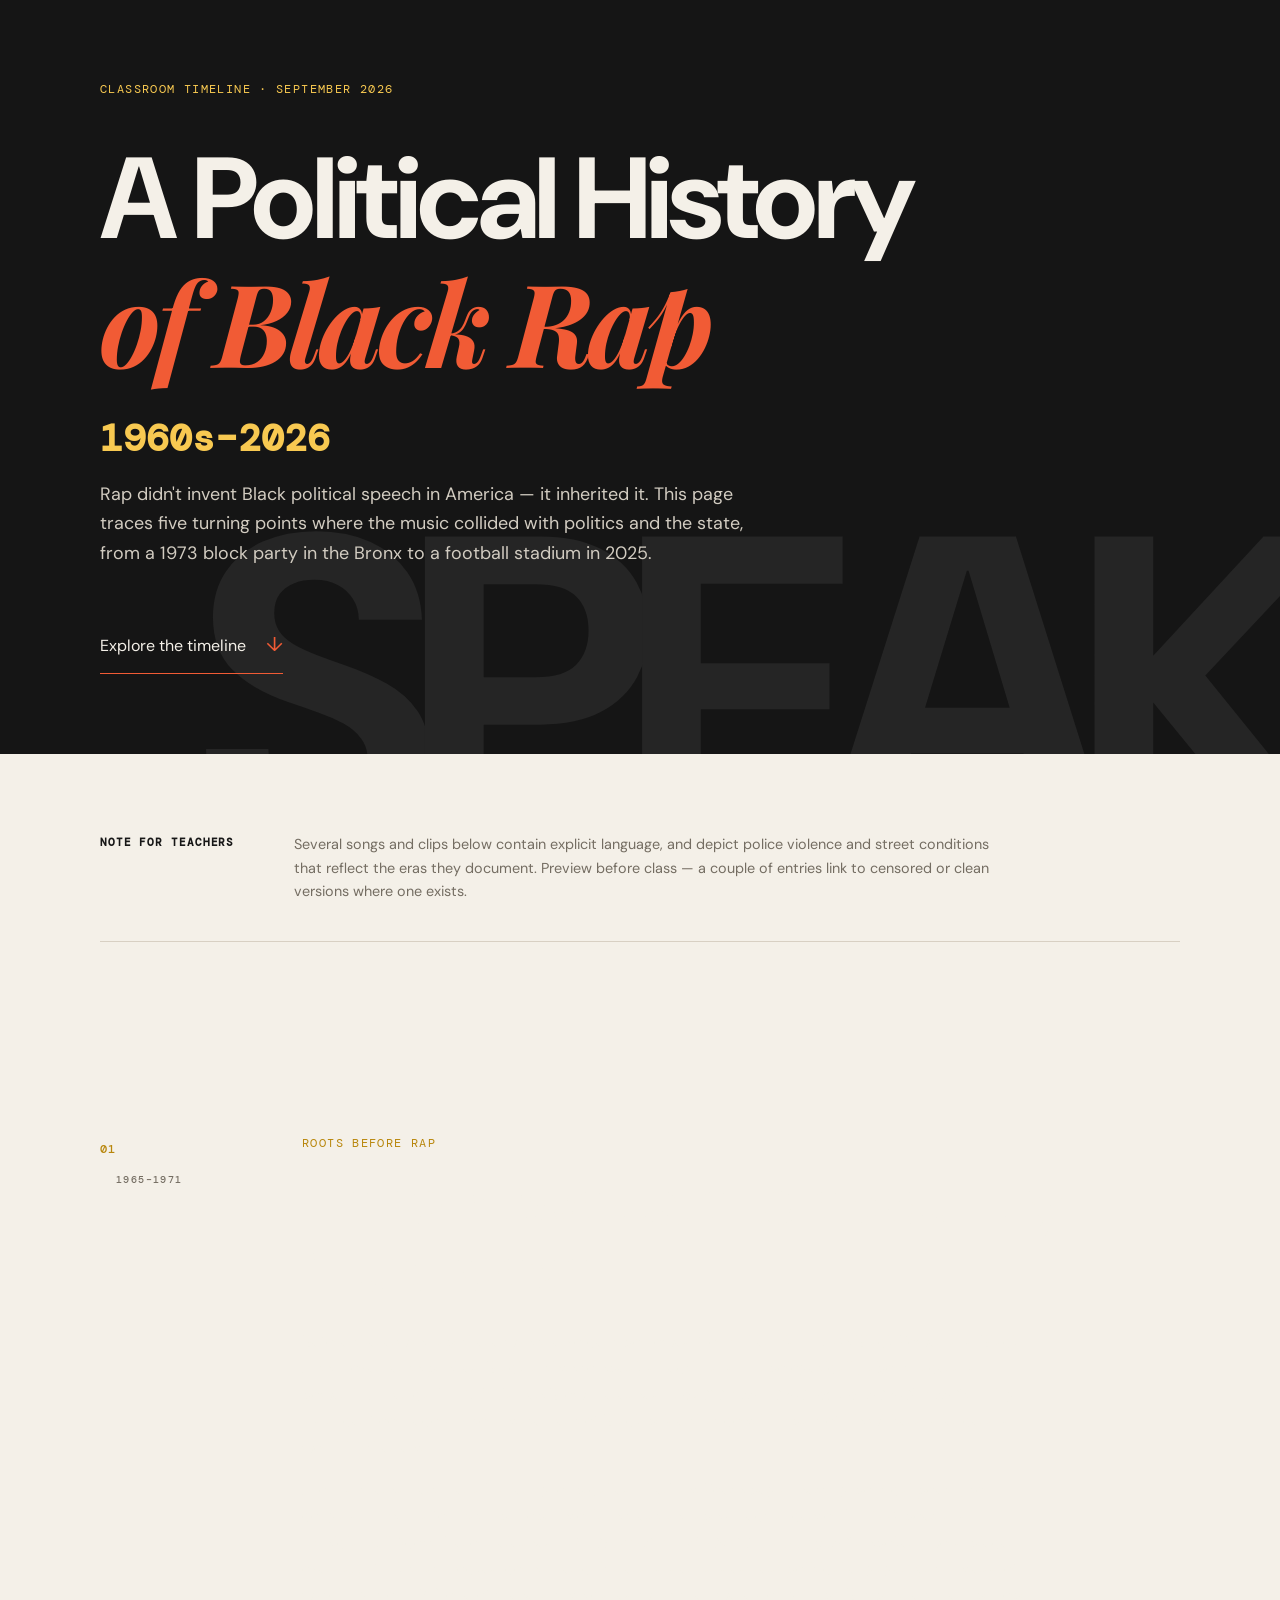
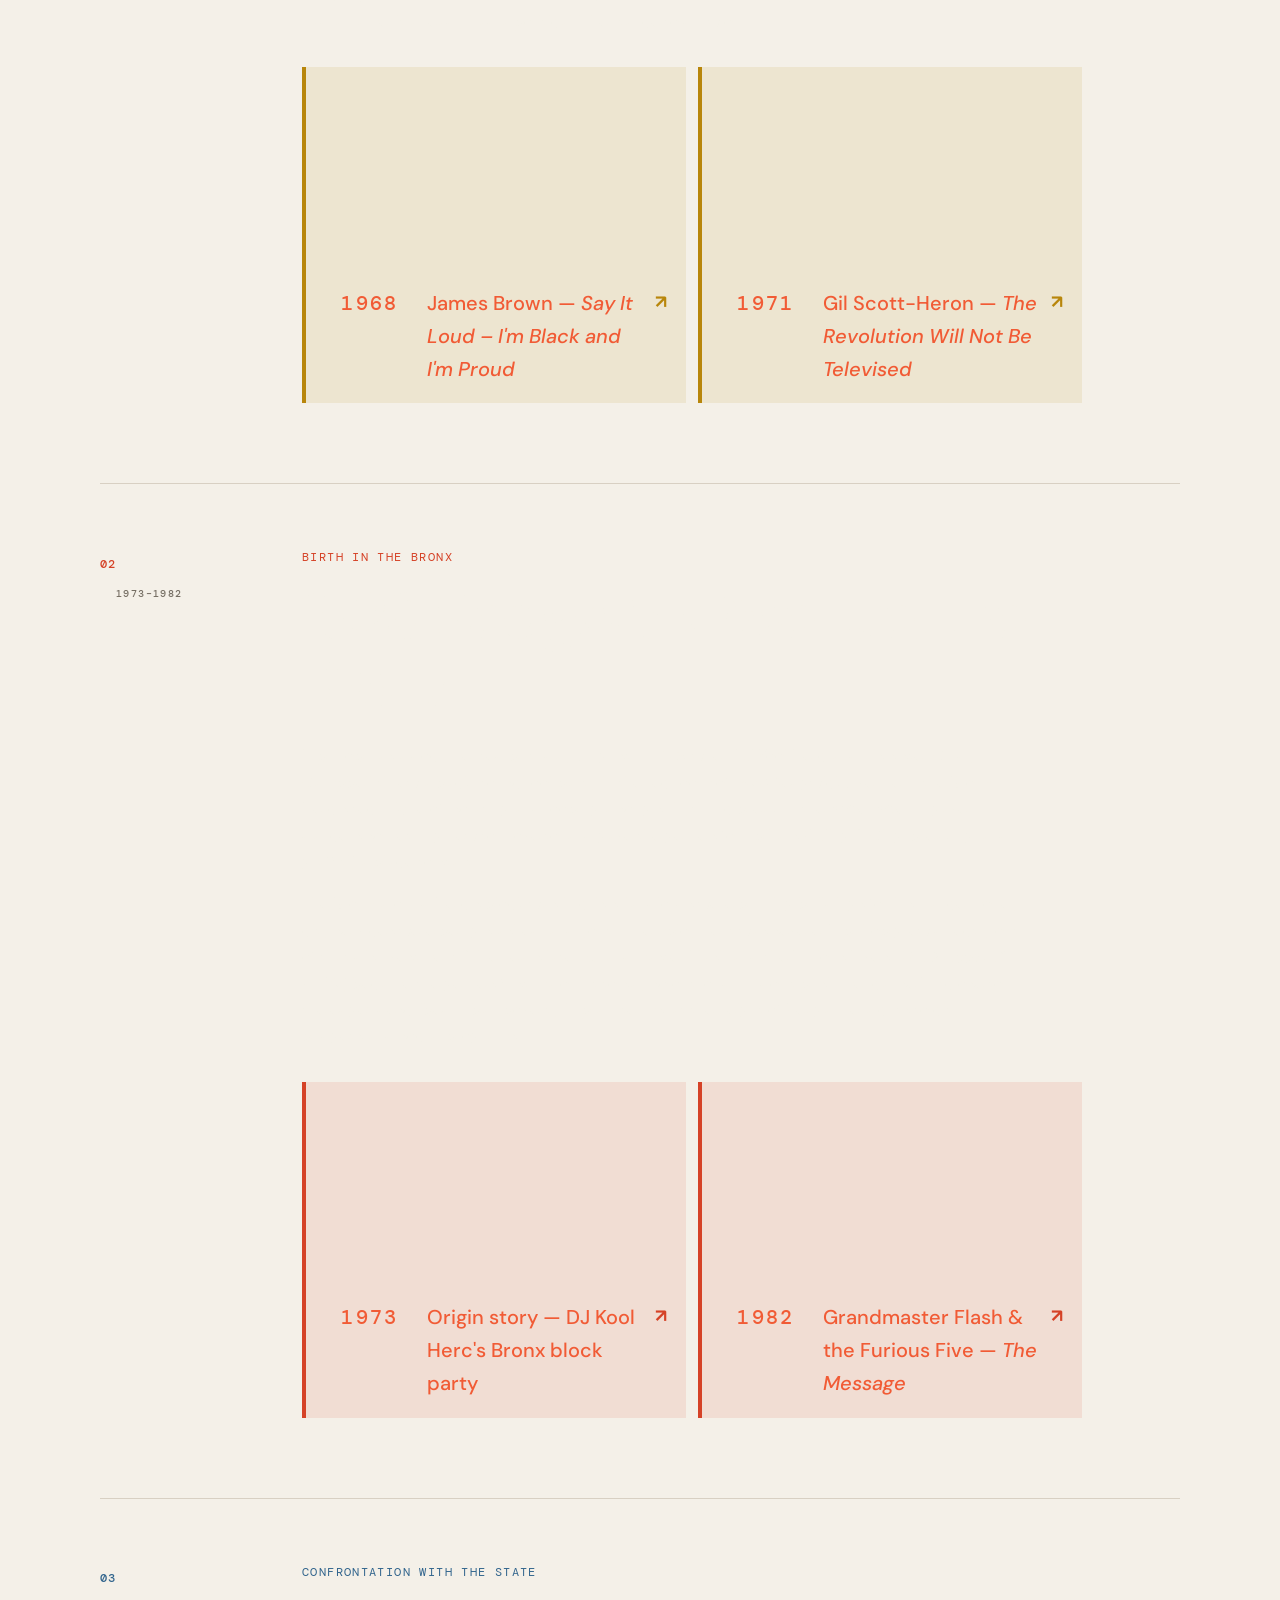
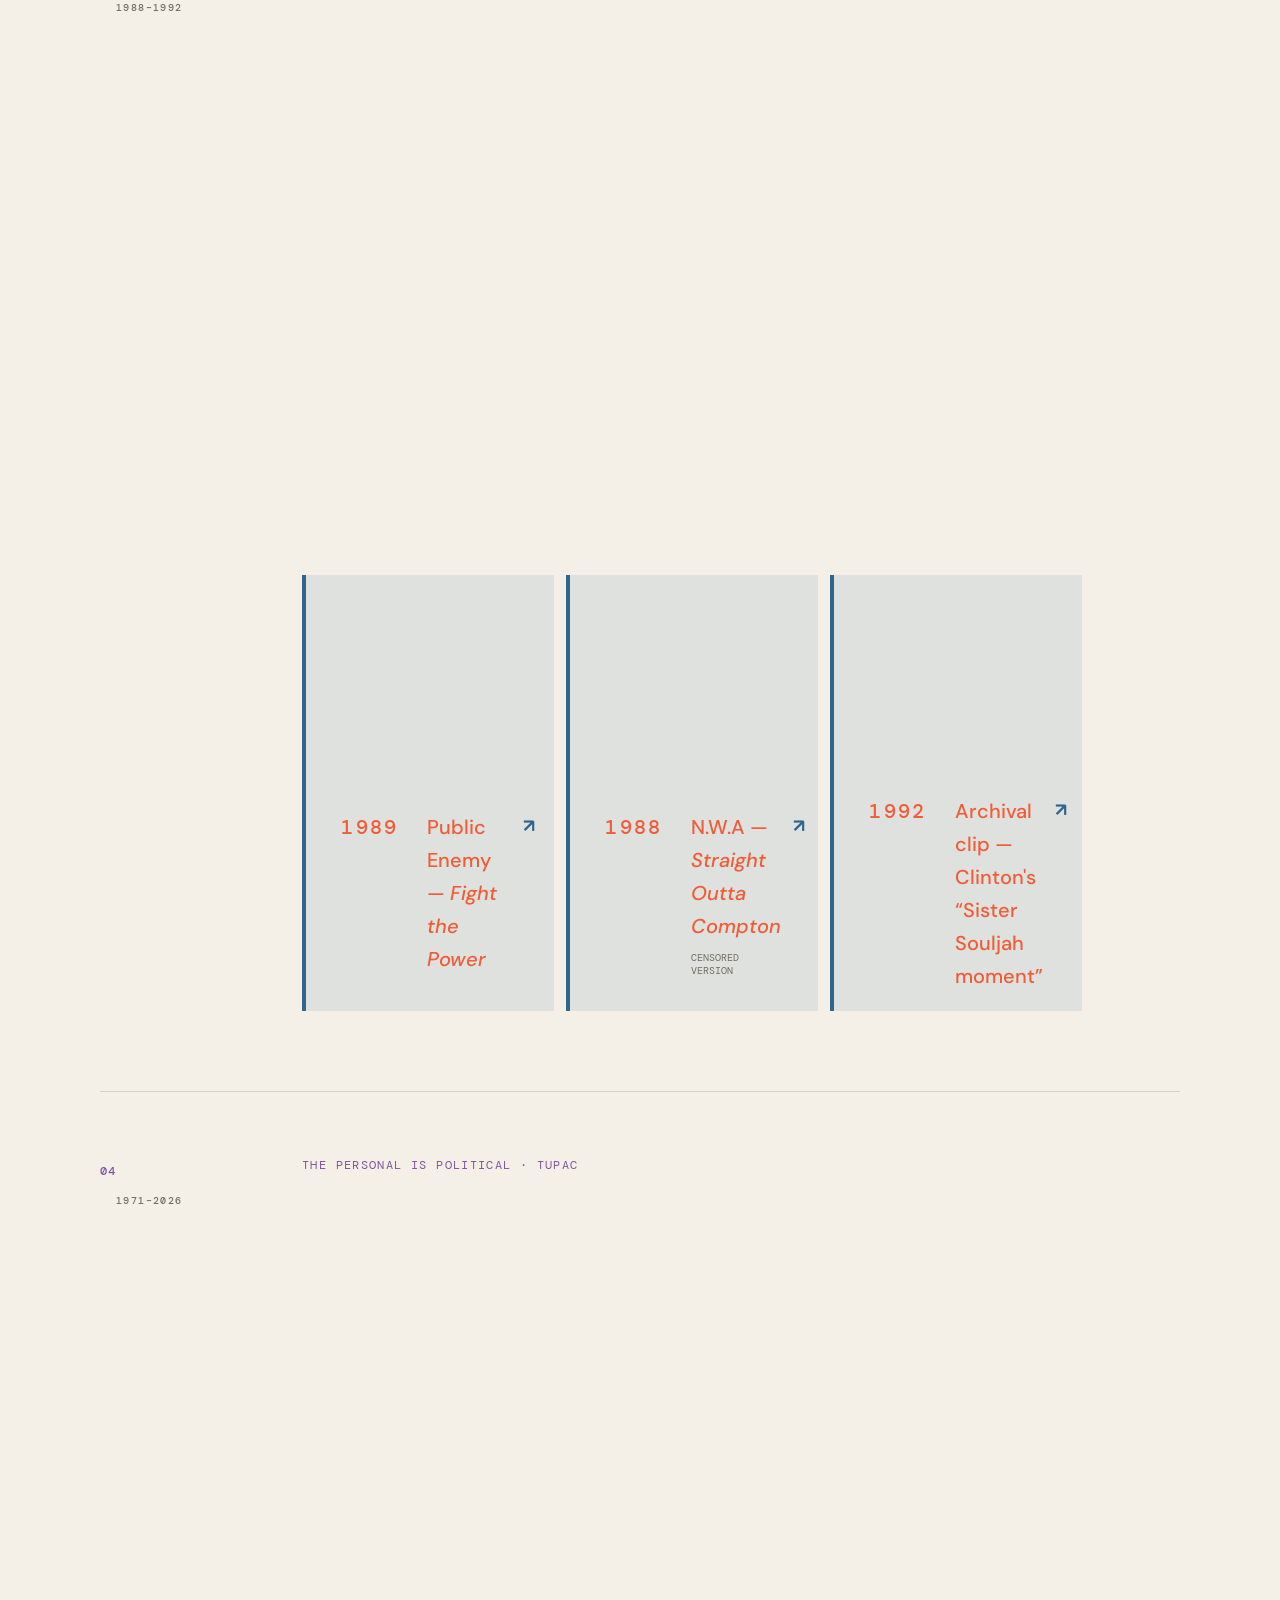
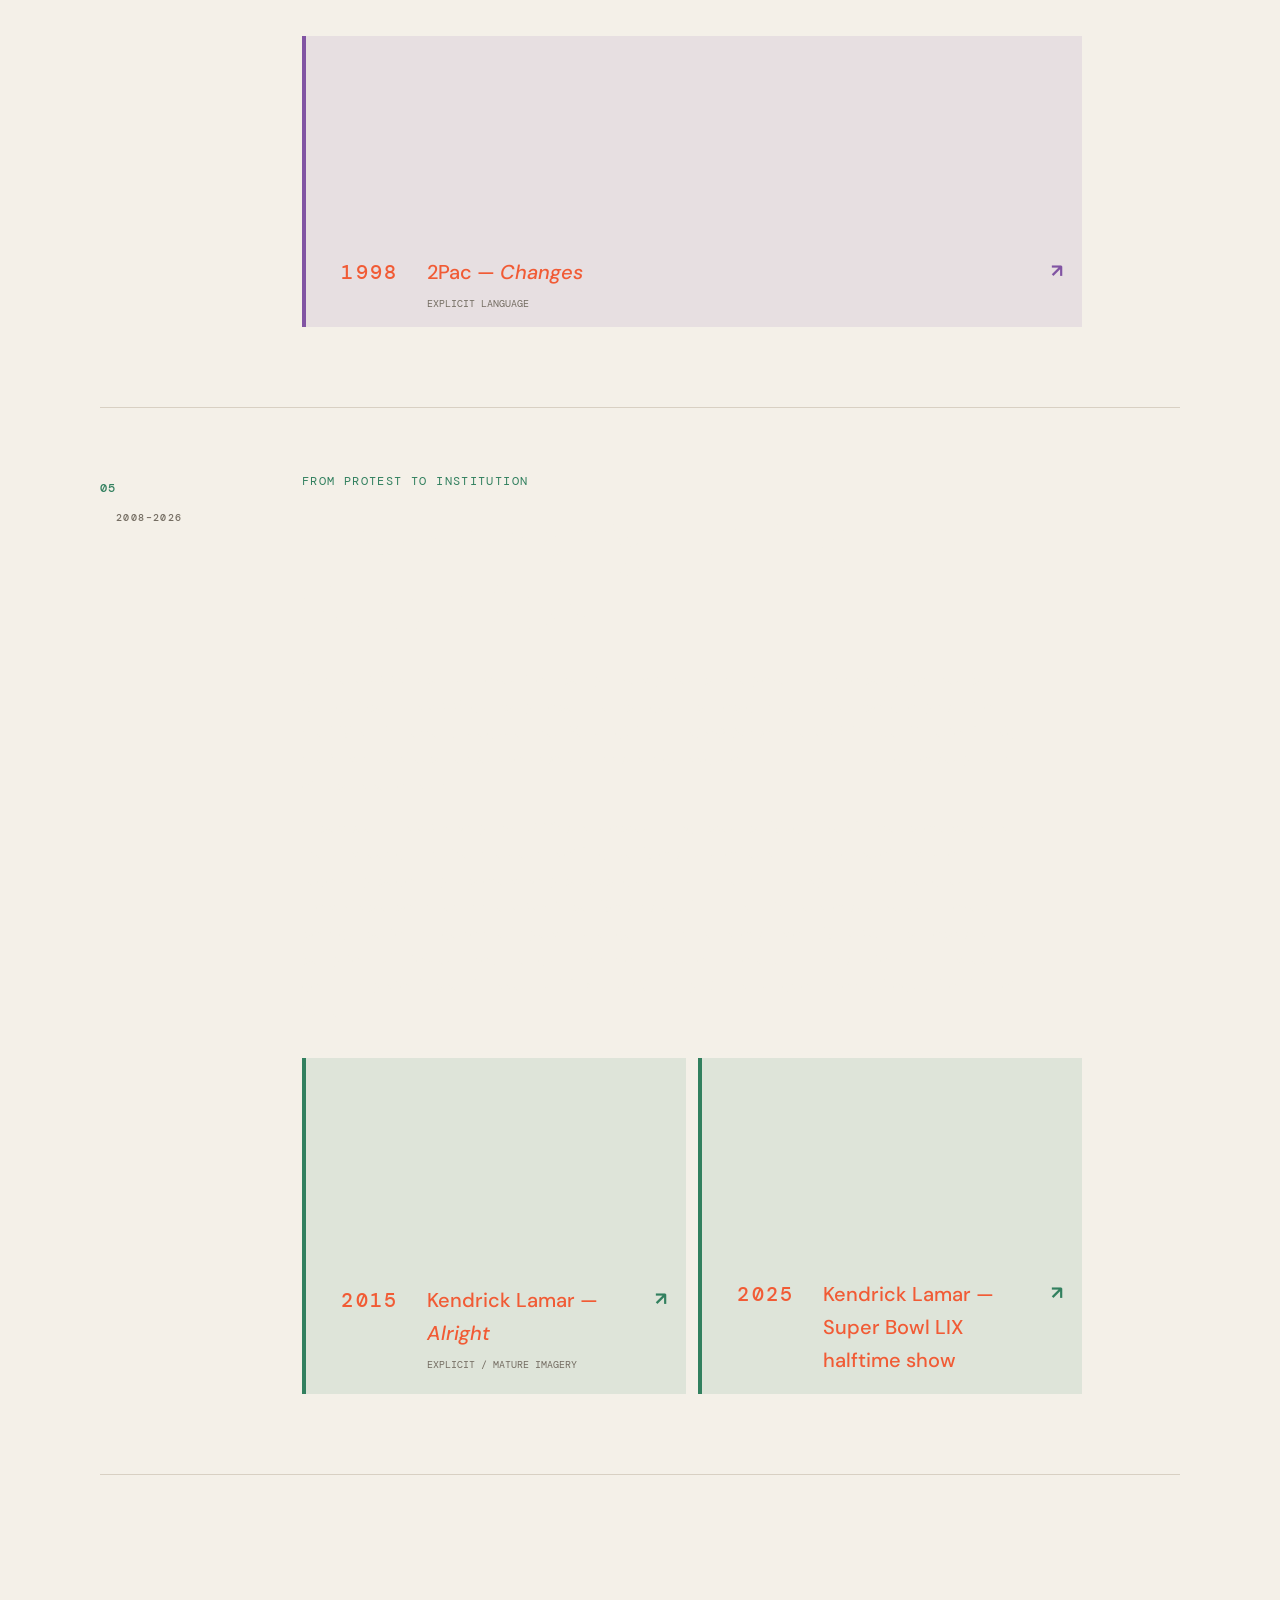
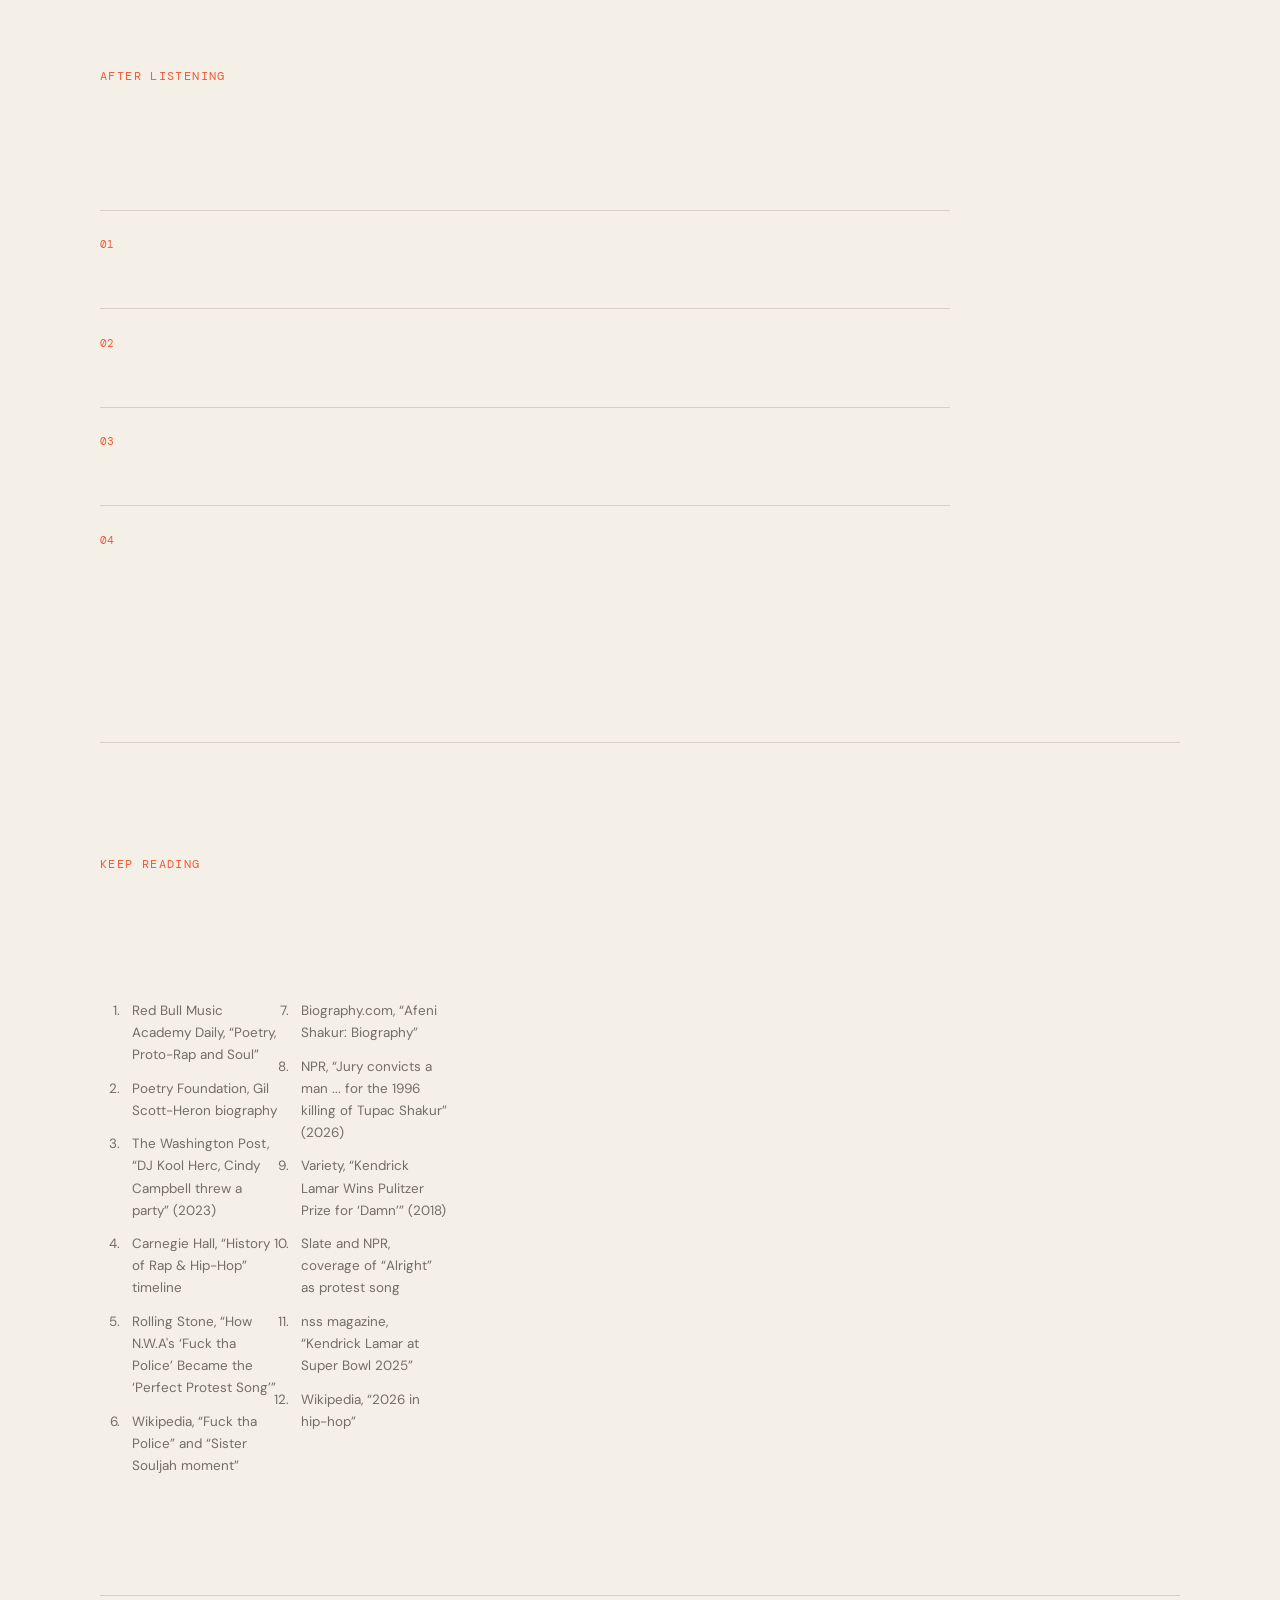
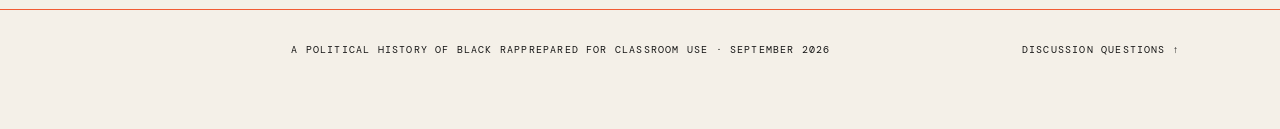
==== commit 876c9b1a: "Use true YouTube iframe embeds Co-authored-by: glenpierce <6483714+glenpierce@users.noreply.github.c" ====
--- a/index.html
+++ b/index.html
@@ -1,11 +1,135 @@
-<!DOCTYPE html>
+<!doctype html>
 <html lang="en">
 <head>
-  <meta charset="UTF-8">
-  <meta http-equiv="refresh" content="0; url=./The Hip-Hop File.html">
-  <title>Redirecting...</title>
+  <meta charset="utf-8">
+  <meta name="viewport" content="width=device-width, initial-scale=1">
+  <meta name="description" content="A classroom timeline tracing the political history of Black rap from 1960s Black Power to 2026.">
+  <title>A Political History of Black Rap</title>
+  <link rel="stylesheet" href="styles.css">
 </head>
 <body>
-  <p>Redirecting to <a href="./The Hip-Hop File.html">The Hip-Hop File</a>...</p>
+  <header class="hero" id="top">
+    <div class="hero__inner">
+      <p class="eyebrow">Classroom timeline · September 2026</p>
+      <h1>A Political History<br><em>of Black Rap</em></h1>
+      <p class="dek">1960s–2026</p>
+      <p class="intro">Rap didn't invent Black political speech in America — it inherited it. This page traces five turning points where the music collided with politics and the state, from a 1973 block party in the Bronx to a football stadium in 2025.</p>
+      <a class="scroll-link" href="#timeline">Explore the timeline <span aria-hidden="true">↓</span></div>
+    </div>
+  </header>
+
+  <main>
+    <aside class="teacher-note" aria-label="Note for teachers">
+      <strong>Note for teachers</strong>
+      <p>Several songs and clips below contain explicit language, and depict police violence and street conditions that reflect the eras they document. Preview before class — a couple of entries link to censored or clean versions where one exists.</p>
+    </aside>
+
+    <section class="timeline" id="timeline" aria-label="Historical timeline">
+      <article class="chapter chapter--gold">
+        <div class="chapter__marker">01 <span>1965–1971</span></div>
+        <div class="chapter__body">
+          <p class="kicker">Roots before rap</p>
+          <h2>Harlem, Watts, and a country in upheaval</h2>
+          <p>Before there was rap, there was the voice it borrowed from. The mid-1960s Black Power and Black Arts movements pushed Black artists to speak directly and unapologetically about race and power in America. In 1968, James Brown released <i>“Say It Loud – I'm Black and I'm Proud,”</i> turning a dance-floor record into a statement of Black pride that cost him part of his white audience and won him the rest.</p>
+          <p>Around the same time, a Harlem group called The Last Poets began setting political poetry to conga drums — a format hip-hop historians treat as rap's direct ancestor. In 1970, poet and musician Gil Scott-Heron released <i>“The Revolution Will Not Be Televised,”</i> a spoken-word piece over jazz-funk that mocked consumer culture and demanded real political engagement instead of watching it on TV. None of these artists called what they were doing “rap.” But by the time hip-hop had a name, it already had a political inheritance to draw on.</p>
+          <div class="media-grid">
+            <div class="media-card"><iframe src="https://www.youtube.com/embed?listType=search&amp;list=James Brown Say It Loud I%27m Black and I%27m Proud" title="YouTube: James Brown Say It Loud I%27m Black and I%27m Proud" loading="lazy" allowfullscreen></iframe>
+              <span class="media-card__year">1968</span><span>James Brown — <i>Say It Loud – I'm Black and I'm Proud</i></span><b aria-hidden="true">↗</b>
+            </div>
+            <div class="media-card"><iframe src="https://www.youtube.com/embed?listType=search&amp;list=Gil Scott-Heron The Revolution Will Not Be Televised" title="YouTube: Gil Scott-Heron The Revolution Will Not Be Televised" loading="lazy" allowfullscreen></iframe>
+              <span class="media-card__year">1971</span><span>Gil Scott-Heron — <i>The Revolution Will Not Be Televised</i></span><b aria-hidden="true">↗</b>
+            </div>
+          </div>
+        </div>
+      </article>
+
+      <article class="chapter chapter--red">
+        <div class="chapter__marker">02 <span>1973–1982</span></div>
+        <div class="chapter__body">
+          <p class="kicker">Birth in the Bronx</p>
+          <h2>1520 Sedgwick Avenue, the Bronx</h2>
+          <p>Hip-hop has a documented birthday: August 11, 1973, when DJ Kool Herc and his sister Cindy Campbell threw a back-to-school party in the rec room of 1520 Sedgwick Avenue in the Bronx. Herc's technique of isolating and looping a song's rhythmic break — the <strong>breakbeat</strong> — gave dancers something new to move to, and gave the genre's four pillars (DJing, MCing, breaking, and graffiti) a place to start.</p>
+          <p>The Bronx around Herc's block was in crisis: landlords were burning buildings for insurance money, city services were being slashed, and youth unemployment was severe. Hip-hop grew directly out of that disinvestment. Nine years later, Grandmaster Flash and the Furious Five's <i>“The Message”</i> (1982) became the genre's first major hit to say so out loud — “don't push me, 'cause I'm close to the edge” described urban poverty in plain terms, at the height of Reagan-era cuts to city budgets and social programs.</p>
+          <div class="media-grid">
+            <div class="media-card"><iframe src="https://www.youtube.com/embed?listType=search&amp;list=DJ Kool Herc 1520 Sedgwick Avenue 1973" title="YouTube: DJ Kool Herc 1520 Sedgwick Avenue 1973" loading="lazy" allowfullscreen></iframe><span class="media-card__year">1973</span><span>Origin story — DJ Kool Herc's Bronx block party</span><b aria-hidden="true">↗</b></div>
+            <div class="media-card"><iframe src="https://www.youtube.com/embed?listType=search&amp;list=Grandmaster Flash The Message 1982" title="YouTube: Grandmaster Flash The Message 1982" loading="lazy" allowfullscreen></iframe><span class="media-card__year">1982</span><span>Grandmaster Flash &amp; the Furious Five — <i>The Message</i></span><b aria-hidden="true">↗</b></div>
+          </div>
+        </div>
+      </article>
+
+      <article class="chapter chapter--blue">
+        <div class="chapter__marker">03 <span>1988–1992</span></div>
+        <div class="chapter__body">
+          <p class="kicker">Confrontation with the state</p>
+          <h2>Long Island, Compton, Los Angeles</h2>
+          <p>By the late 1980s, rap had turned its inherited political voice into direct confrontation. Public Enemy's Chuck D called rap “Black America's CNN” and delivered on it with <i>It Takes a Nation of Millions to Hold Us Back</i> (1988) and <i>“Fight the Power”</i> (1989), aiming squarely at police power and structural racism.</p>
+          <p>N.W.A's 1988 album <i>Straight Outta Compton</i> did the same from a different angle, and its track <i>“F— tha Police”</i> provoked an actual federal response: in 1989, an assistant director of the FBI sent the group's label a letter formally objecting to the song — a rare case of a federal law-enforcement agency putting its objection to a piece of music in writing. Three years later, the acquittal of the police officers who beat Rodney King triggered the 1992 Los Angeles riots; Ice Cube's music turned even more explicitly political in response, and Ice-T's <i>“Cop Killer”</i> drew public condemnation from Vice President Dan Quayle. That same June, presidential candidate Bill Clinton publicly criticized rapper Sister Souljah's comments about the riots at a Rainbow Coalition event — a calculated break from a Black activist voice that political writers still call a “Sister Souljah moment.”</p>
+          <div class="media-grid">
+            <div class="media-card"><iframe src="https://www.youtube.com/embed?listType=search&amp;list=Public Enemy Fight the Power 1989" title="YouTube: Public Enemy Fight the Power 1989" loading="lazy" allowfullscreen></iframe><span class="media-card__year">1989</span><span>Public Enemy — <i>Fight the Power</i></span><b aria-hidden="true">↗</b></div>
+            <div class="media-card"><iframe src="https://www.youtube.com/embed?listType=search&amp;list=NWA Straight Outta Compton clean version" title="YouTube: NWA Straight Outta Compton clean version" loading="lazy" allowfullscreen></iframe><span class="media-card__year">1988</span><span>N.W.A — <i>Straight Outta Compton</i> <small>censored version</small></span><b aria-hidden="true">↗</b></div>
+            <div class="media-card"><iframe src="https://www.youtube.com/embed?listType=search&amp;list=Clinton Sister Souljah moment June 13 1992" title="YouTube: Clinton Sister Souljah moment June 13 1992" loading="lazy" allowfullscreen></iframe><span class="media-card__year">1992</span><span>Archival clip — Clinton's “Sister Souljah moment”</span><b aria-hidden="true">↗</b></div>
+          </div>
+        </div>
+      </article>
+
+      <article class="chapter chapter--violet">
+        <div class="chapter__marker">04 <span>1971–2026</span></div>
+        <div class="chapter__body">
+          <p class="kicker">The personal is political · Tupac</p>
+          <h2>From the Panther 21 trial to a Las Vegas courtroom</h2>
+          <p>Tupac Shakur's politics were inherited, not adopted. His mother, Afeni Shakur, was a Black Panther Party member who stood trial in the 1969–71 “Panther 21” conspiracy case while pregnant with him; she was acquitted on all charges weeks before he was born in June 1971. Tupac carried that lineage into songs that mixed street narrative with direct social commentary — <i>“Changes,” “Brenda's Got a Baby,” “Trapped”</i> — making him one of the first mainstream rappers read as both a gangsta-rap figure and a political one, often in the same verse.</p>
+          <p>He was shot and killed in Las Vegas in September 1996, in a case that stayed formally unsolved for nearly three decades. On September 1, 2026, a jury convicted Duane “Keffe D” Davis of first-degree murder in Tupac's killing — closing, thirty years later, one of hip-hop's longest-open cases.</p>
+          <div class="media-grid">
+            <div class="media-card"><iframe src="https://www.youtube.com/embed?listType=search&amp;list=2Pac Changes 1998 official" title="YouTube: 2Pac Changes 1998 official" loading="lazy" allowfullscreen></iframe><span class="media-card__year">1998</span><span>2Pac — <i>Changes</i> <small>explicit language</small></span><b aria-hidden="true">↗</b></div>
+          </div>
+        </div>
+      </article>
+
+      <article class="chapter chapter--green">
+        <div class="chapter__marker">05 <span>2008–2026</span></div>
+        <div class="chapter__body">
+          <p class="kicker">From protest to institution</p>
+          <h2>The campaign trail to the Super Bowl</h2>
+          <p>By the 2000s, rap had moved from being investigated by the government to being courted by it. Barack Obama's 2008 campaign openly embraced hip-hop culture — a symbolic long way from the FBI's 1989 letter. A decade later, Kendrick Lamar's <i>DAMN.</i> won the 2018 Pulitzer Prize for Music, the first time the prize went to a work that wasn't classical or jazz — a landmark acknowledgment of rap as serious art.</p>
+          <p>In between, his 2015 song <i>“Alright”</i> was adopted, unscripted, by Black Lives Matter protesters as a literal street chant after the deaths of Michael Brown and others — a rare case of a studio recording becoming a protest song by public demand rather than design. That arc reached its most visible point yet at the 2025 Super Bowl, where Lamar's halftime show delivered an overtly political performance to the largest audience in halftime-show history. By 2026, hip-hop was being formally folded into American institutional memory: more Grammy wins for Lamar, street co-namings for Nipsey Hussle and DMX, and Wu-Tang Clan's induction into the Rock &amp; Roll Hall of Fame.</p>
+          <div class="media-grid">
+            <div class="media-card"><iframe src="https://www.youtube.com/embed?listType=search&amp;list=Kendrick Lamar Alright 2015 official" title="YouTube: Kendrick Lamar Alright 2015 official" loading="lazy" allowfullscreen></iframe><span class="media-card__year">2015</span><span>Kendrick Lamar — <i>Alright</i> <small>explicit / mature imagery</small></span><b aria-hidden="true">↗</b></div>
+            <div class="media-card"><iframe src="https://www.youtube.com/embed?listType=search&amp;list=Kendrick Lamar Super Bowl LIX halftime show 2025" title="YouTube: Kendrick Lamar Super Bowl LIX halftime show 2025" loading="lazy" allowfullscreen></iframe><span class="media-card__year">2025</span><span>Kendrick Lamar — Super Bowl LIX halftime show</span><b aria-hidden="true">↗</b></div>
+          </div>
+        </div>
+      </article>
+    </section>
+
+    <section class="discussion" id="discussion">
+      <p class="kicker">After listening</p>
+      <h2>Questions for discussion</h2>
+      <ol>
+        <li>Why might a government agency treat a song as a threat? What does the 1989 FBI letter to N.W.A suggest about the relationship between art and state power — and can you think of a modern equivalent?</li>
+        <li>Compare Bill Clinton's 1992 “Sister Souljah moment” to a more recent controversy involving a musician and a politician. What does the pattern reveal about how mainstream politicians relate to Black political voices?</li>
+        <li>“Alright” moved from a studio recording to a chant on the street without its creator's direction. What does that journey tell us about who actually gets to decide what a protest song means?</li>
+        <li>Is hip-hop's institutional recognition in 2025–2026 — Grammys, a Super Bowl stage, the Rock &amp; Roll Hall of Fame — a victory for the culture, or does mainstream acceptance change what the music is allowed to say? Argue one side.</li>
+      </ol>
+    </section>
+
+    <section class="sources">
+      <p class="kicker">Keep reading</p>
+      <h2>Sources &amp; further reading</h2>
+      <ol>
+        <li>Red Bull Music Academy Daily, “Poetry, Proto-Rap and Soul”</li>
+        <li>Poetry Foundation, Gil Scott-Heron biography</li>
+        <li>The Washington Post, “DJ Kool Herc, Cindy Campbell threw a party” (2023)</li>
+        <li>Carnegie Hall, “History of Rap &amp; Hip-Hop” timeline</li>
+        <li>Rolling Stone, “How N.W.A's ‘Fuck tha Police’ Became the ‘Perfect Protest Song’”</li>
+        <li>Wikipedia, “Fuck tha Police” and “Sister Souljah moment”</li>
+        <li>Biography.com, “Afeni Shakur: Biography”</li>
+        <li>NPR, “Jury convicts a man ... for the 1996 killing of Tupac Shakur” (2026)</li>
+        <li>Variety, “Kendrick Lamar Wins Pulitzer Prize for ‘Damn’” (2018)</li>
+        <li>Slate and NPR, coverage of “Alright” as protest song</li>
+        <li>nss magazine, “Kendrick Lamar at Super Bowl 2025”</li>
+        <li>Wikipedia, “2026 in hip-hop”</li>
+      </ol>
+    </section>
+  </main>
+  <footer><a href="#top">A political history of Black rap</div><span>Prepared for classroom use · September 2026</span><a href="#discussion">Discussion questions ↑</div></footer>
 </body>
 </html>
--- a/styles.css
+++ b/styles.css
@@ -0,0 +1,60 @@
+@import url('https://fonts.googleapis.com/css2?family=DM+Mono:wght@400;500&family=DM+Sans:wght@400;500;700&family=Playfair+Display:ital,wght@0,700;1,700&display=swap');
+
+:root { --ink: #171717; --paper: #f4f0e8; --muted: #746d62; --line: #d8d0c3; --orange: #f15b35; }
+* { box-sizing: border-box; }
+html { scroll-behavior: smooth; }
+body { margin: 0; color: var(--ink); background: var(--paper); font-family: 'DM Sans', sans-serif; line-height: 1.65; }
+.hero { color: #f4f0e8; background: #151515; min-height: 670px; display: flex; align-items: center; position: relative; overflow: hidden; }
+.hero::after { content: 'SPEAK'; position: absolute; right: -0.06em; bottom: -0.26em; color: #252525; font-size: clamp(12rem, 34vw, 38rem); font-weight: 700; line-height: .8; letter-spacing: -.08em; pointer-events: none; }
+.hero__inner { width: min(1080px, calc(100% - 3rem)); margin: auto; position: relative; z-index: 1; padding: 5rem 0; }
+.eyebrow, .kicker, .chapter__marker, .media-card__year, footer { font-family: 'DM Mono', monospace; text-transform: uppercase; letter-spacing: .12em; font-size: .72rem; }
+.eyebrow { color: #f8c951; margin: 0 0 2.5rem; }
+h1, h2 { line-height: 1.05; margin: 0; letter-spacing: -.04em; }
+h1 { font-size: clamp(3.6rem, 9vw, 8.6rem); max-width: 900px; }
+h1 em { color: var(--orange); font-family: 'Playfair Display', serif; font-weight: 700; }
+.dek { font: 700 clamp(1.4rem, 3vw, 2.5rem)/1 'DM Mono', monospace; color: #f8c951; margin: 1.8rem 0 1.4rem; }
+.intro { max-width: 650px; font-size: 1.12rem; color: #d2ccc1; }
+.scroll-link { display: inline-block; color: #f4f0e8; border-bottom: 1px solid var(--orange); padding: .8rem 0; margin-top: 1.8rem; text-decoration: none; }
+.scroll-link span { color: var(--orange); margin-left: 1rem; font-size: 1.25rem; }
+main { width: min(1080px, calc(100% - 3rem)); margin: auto; }
+.teacher-note { display: grid; grid-template-columns: 170px 1fr; gap: 1.5rem; border-bottom: 1px solid var(--line); padding: 2.3rem 0; font-size: .9rem; color: var(--muted); }
+.teacher-note strong { color: var(--ink); font-family: 'DM Mono', monospace; text-transform: uppercase; font-size: .7rem; letter-spacing: .08em; }
+.teacher-note p { margin: 0; max-width: 720px; }
+.timeline { padding: 8rem 0 5rem; }
+.chapter { display: grid; grid-template-columns: 170px 1fr; gap: 2rem; padding: 4rem 0 5rem; border-bottom: 1px solid var(--line); position: relative; }
+.chapter__marker { color: var(--accent); padding-top: .4rem; font-weight: 500; }
+.chapter__marker span { display: block; margin-top: .7rem; color: var(--muted); font-size: .65rem; }
+.chapter__body { max-width: 780px; }
+.kicker { color: var(--accent, var(--orange)); margin: 0 0 1rem; }
+h2 { font-size: clamp(2.2rem, 5vw, 4.2rem); }
+.chapter h2 { margin-bottom: 1.6rem; }
+.chapter p { max-width: 720px; }
+.chapter--gold { --accent: #b8860b; }.chapter--red { --accent: #d54227; }.chapter--blue { --accent: #32658d; }.chapter--violet { --accent: #8154a3; }.chapter--green { --accent: #32805f; }
+.media-grid { display: grid; grid-template-columns: repeat(auto-fit, minmax(230px, 1fr)); gap: .75rem; margin-top: 2rem; }
+.media-card { min-height: 122px; background: color-mix(in srgb, var(--accent) 11%, transparent); border-left: 4px solid var(--accent); padding: 1.1rem 1.2rem; color: var(--ink); display: grid; grid-template-columns: auto 1fr auto; align-items: start; gap: .75rem; font-weight: 500; transition: transform .2s, background .2s; }
+.media-card:hover, .media-card:focus-within { transform: translateY(-3px); background: color-mix(in srgb, var(--accent) 20%, transparent); }
+.media-card iframe { width: 100%; min-height: 190px; border: 0; grid-column: 1 / -1; }
+.media-card__year { color: var(--accent); font-size: .65rem; }
+.media-card b { color: var(--accent); font-size: 1.15rem; }
+.media-card small { display: block; color: var(--muted); font: .65rem 'DM Mono', monospace; text-transform: uppercase; margin-top: .5rem; }
+.discussion, .sources { padding: 7rem 0; border-bottom: 1px solid var(--line); }
+.discussion h2, .sources h2 { margin-bottom: 2.5rem; }
+.discussion ol { padding: 0; margin: 0; list-style: none; counter-reset: questions; }
+.discussion li { counter-increment: questions; border-top: 1px solid var(--line); padding: 1.4rem 0 1.4rem 3.5rem; position: relative; max-width: 850px; }
+.discussion li::before { content: '0' counter(questions); position: absolute; left: 0; top: 1.65rem; color: var(--orange); font: .7rem 'DM Mono', monospace; }
+.sources { display: grid; grid-template-columns: 1fr 2fr; gap: 2rem; }
+.sources ol { columns: 2; margin: 0; padding-left: 1.5rem; color: var(--muted); font-size: .84rem; }
+.sources li { break-inside: avoid; padding: .35rem 0 .35rem .5rem; }
+footer { width: min(1080px, calc(100% - 3rem)); margin: auto; padding: 2rem 0; display: flex; justify-content: space-between; gap: 1rem; color: var(--muted); font-size: .62rem; }
+footer a { color: var(--ink); text-decoration: none; }
+@media (max-width: 700px) {
+  .hero { min-height: 610px; }
+  .hero__inner, main, footer { width: min(100% - 2rem, 1080px); }
+  .teacher-note, .chapter, .sources { grid-template-columns: 1fr; gap: .7rem; }
+  .timeline { padding-top: 4rem; }
+  .chapter { padding: 3rem 0; }
+  .chapter__marker span { display: inline; margin-left: .8rem; }
+  .sources ol { columns: 1; }
+  footer { flex-direction: column; }
+}
+@media (prefers-reduced-motion: reduce) { html { scroll-behavior: auto; } .media-card { transition: none; } }
